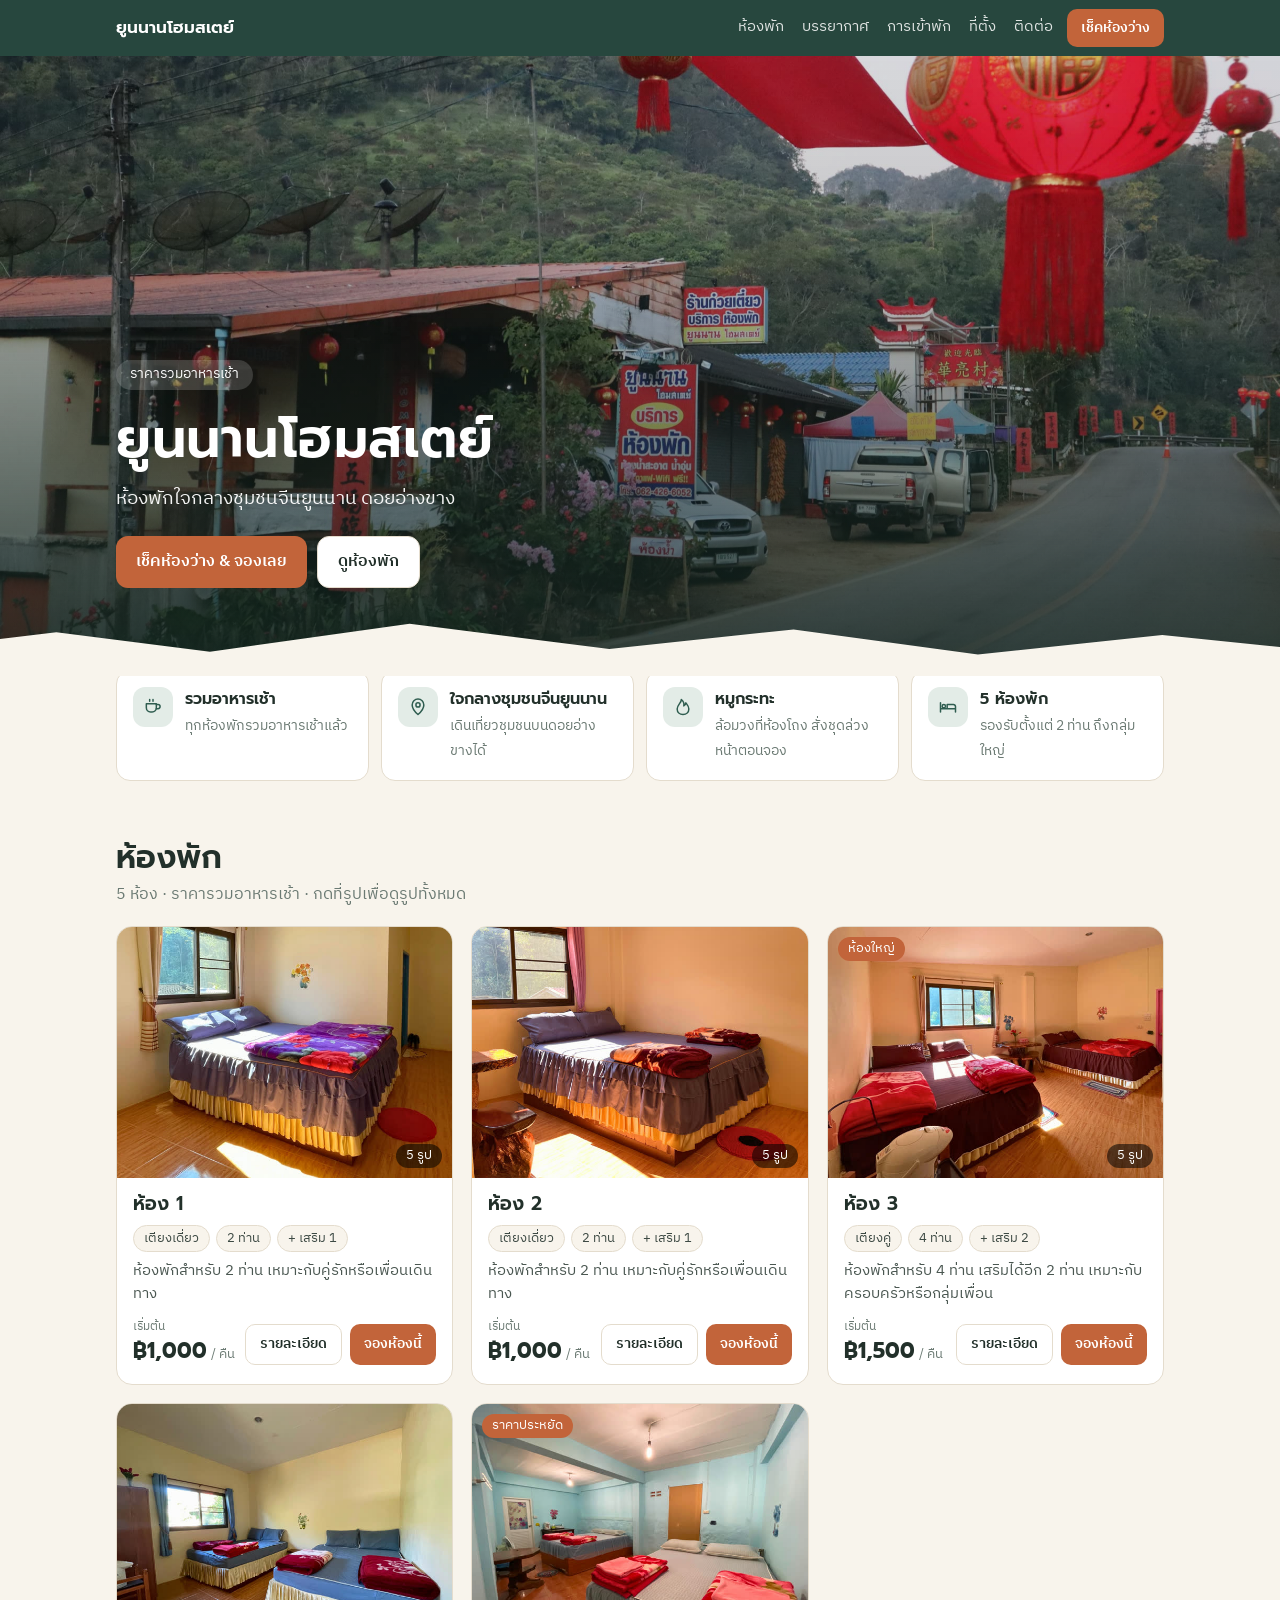
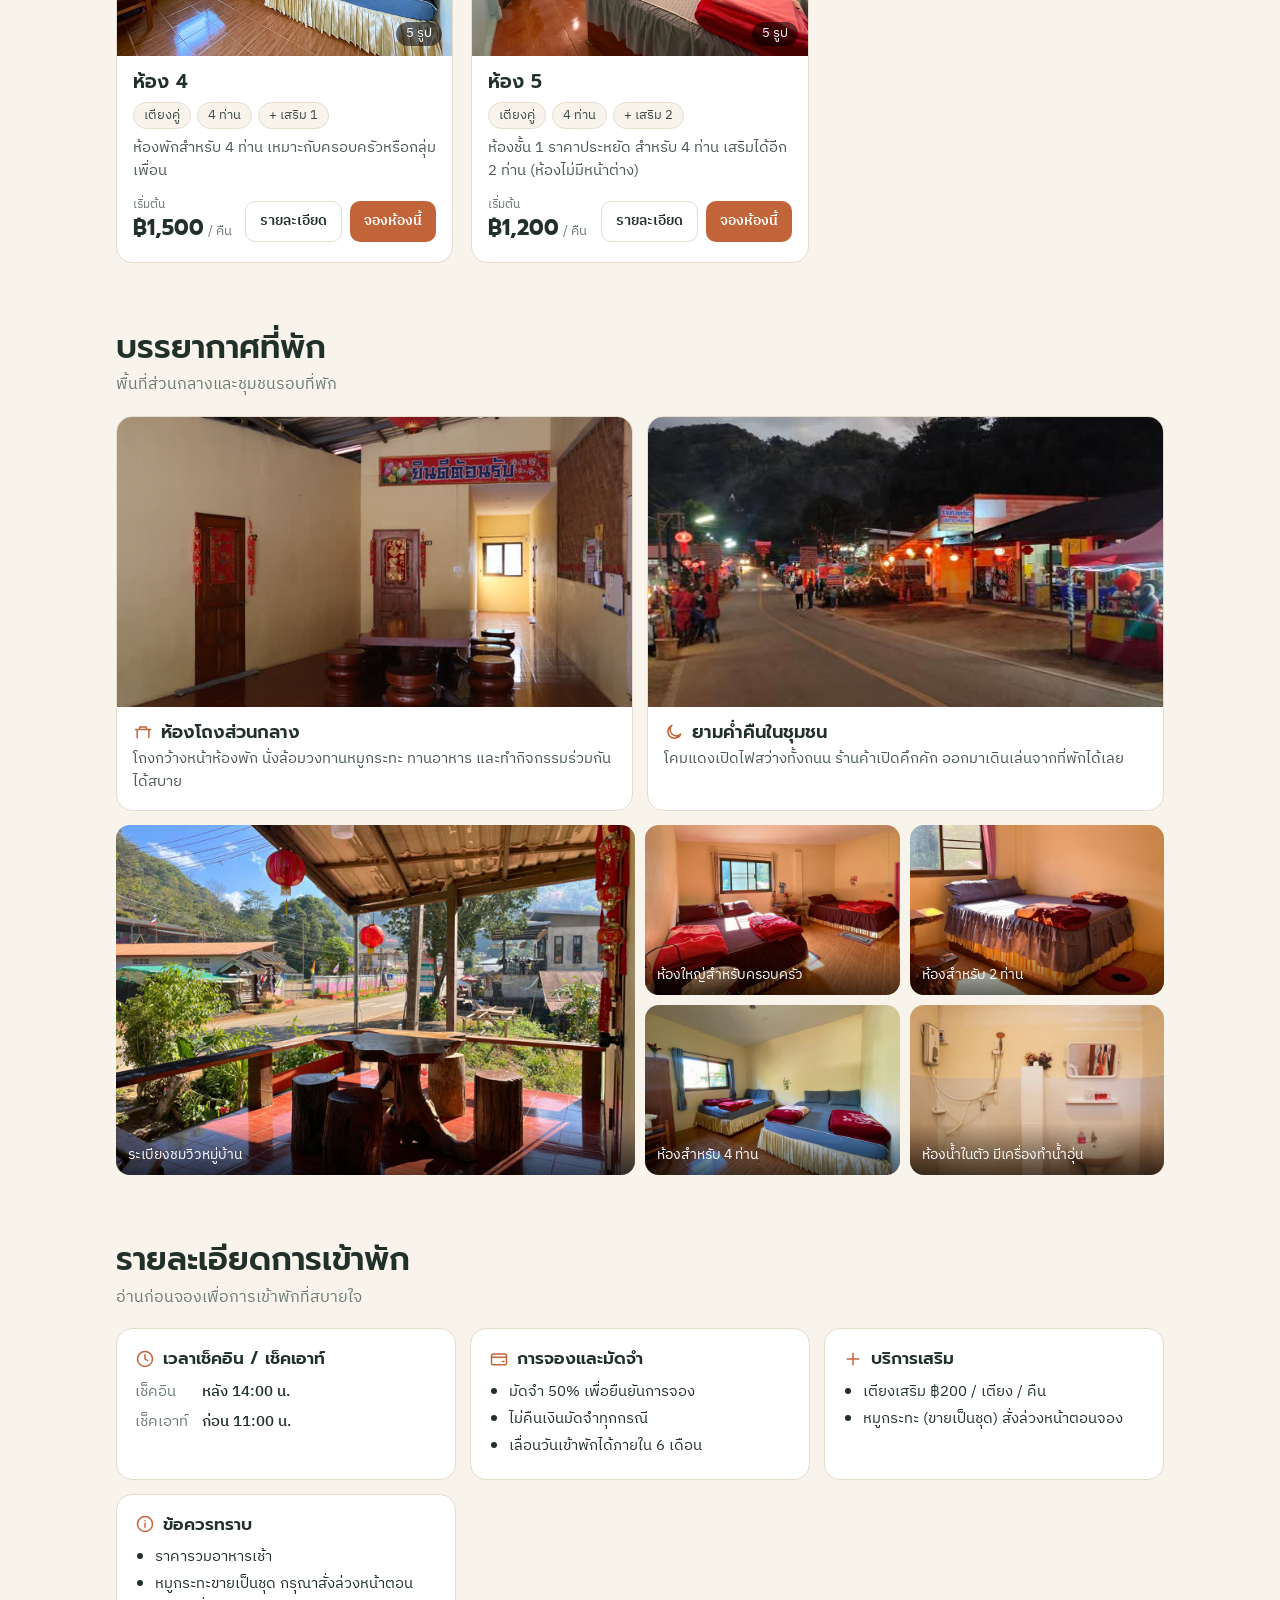
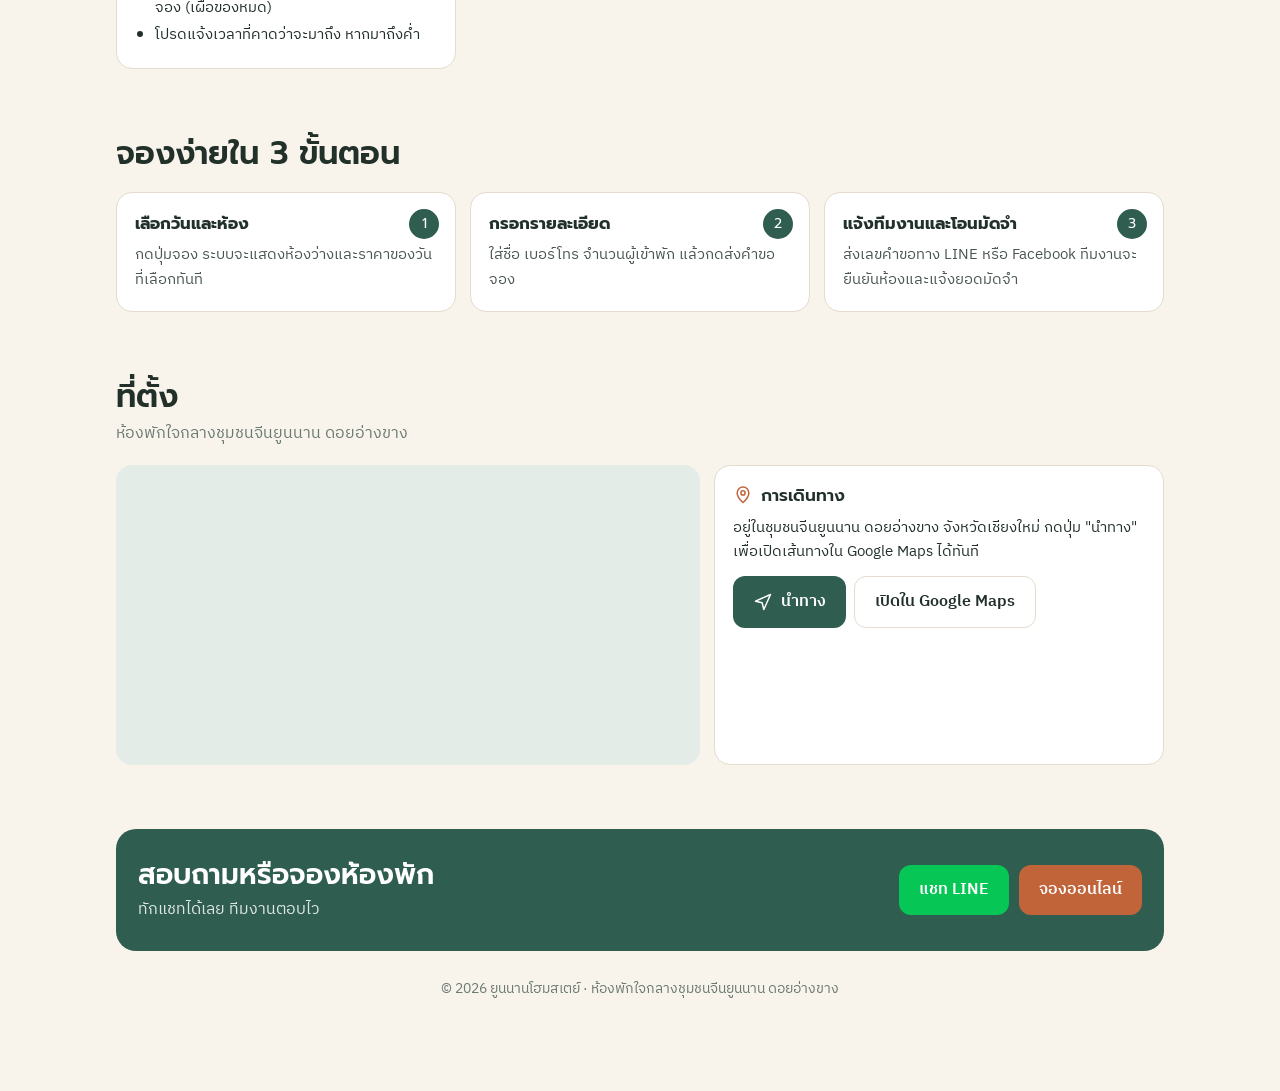
==== index.html @ 55ba48b6 "Initial commit: Yunnan Homestay room website Single-page mobile-first site with room photos, common " ====
<!DOCTYPE html>
<html lang="th">
<head>
<meta charset="utf-8">
<meta name="viewport" content="width=device-width, initial-scale=1, viewport-fit=cover">
<meta name="theme-color" content="#1f4037">
<title>ยูนนานโฮมสเตย์ · ห้องพักใจกลางชุมชนจีนยูนนาน ดอยอ่างขาง</title>
<meta name="description" content="ห้องพักใจกลางชุมชนจีนยูนนาน ดอยอ่างขาง ราคารวมอาหารเช้า ดูรูปห้องพักและจองออนไลน์">
<meta property="og:title" content="ยูนนานโฮมสเตย์">
<meta property="og:description" content="ห้องพักใจกลางชุมชนจีนยูนนาน ดอยอ่างขาง ราคารวมอาหารเช้า">
<meta property="og:image" content="images/hero.jpg">
<link rel="preconnect" href="https://fonts.googleapis.com">
<link href="https://fonts.googleapis.com/css2?family=IBM+Plex+Sans+Thai:wght@400;500;600&family=Prompt:wght@500;600&display=swap" rel="stylesheet">
<style>
:root{--pine:#2f5d50;--pine-d:#1f4037;--pine-l:#e3ece7;--cream:#f8f4ec;--paper:#fff;--ink:#22302a;--muted:#6b7a73;--line:#e4dccd;--clay:#c2643a;--lineg:#06c755;--fb:#0866ff}
*{box-sizing:border-box}
html{scroll-behavior:smooth}
body{margin:0;background:var(--cream);color:var(--ink);font-family:'IBM Plex Sans Thai',system-ui,sans-serif;font-size:16px;line-height:1.6}
h1,h2,h3{font-family:'Prompt','IBM Plex Sans Thai',sans-serif;margin:0;font-weight:600;line-height:1.3}
a{color:inherit}
button{font:inherit;cursor:pointer;color:inherit}
img{display:block;max-width:100%}
.wrap{max-width:1080px;margin:0 auto;padding:0 16px}

/* แถบเมนู */
.nav{position:sticky;top:0;z-index:20;background:rgba(31,64,55,.96);backdrop-filter:blur(6px);color:#fff}
.nav .wrap{display:flex;align-items:center;gap:14px;height:56px}
.nav .brand{font-family:'Prompt',sans-serif;font-weight:600;font-size:17px;text-decoration:none;flex:1;white-space:nowrap}
.nav .links{display:flex;gap:18px;font-size:14.5px}
.nav .links a{text-decoration:none;opacity:.85}
.nav .links a:hover{opacity:1}
.btn{display:inline-flex;align-items:center;justify-content:center;gap:8px;border:0;border-radius:12px;padding:12px 20px;font-weight:600;text-decoration:none;background:var(--clay);color:#fff;white-space:nowrap}
.btn:hover{filter:brightness(1.06)}
.btn.sm{padding:8px 14px;font-size:14px;border-radius:10px}
.btn.pine{background:var(--pine)}
.btn.ghost{background:#fff;color:var(--ink);border:1px solid var(--line)}
.btn.line{background:var(--lineg)}
.btn.fb{background:var(--fb)}
@media(max-width:720px){.nav .links{display:none}}

/* หน้าแรก */
.hero{position:relative;color:#fff;min-height:min(78vh,620px);display:flex;align-items:flex-end;background:var(--pine-d);overflow:hidden}
.hero img.bg{position:absolute;inset:0;width:100%;height:100%;object-fit:cover;object-position:40% 55%;animation:heroIn 1.4s ease-out both}
@keyframes heroIn{from{transform:scale(1.06);opacity:.4}to{transform:none;opacity:1}}
@media(prefers-reduced-motion:reduce){.hero img.bg{animation:none}}
.hero:before{content:"";position:absolute;inset:0;background:linear-gradient(180deg,rgba(20,40,34,.15) 0%,rgba(20,40,34,.25) 40%,rgba(20,40,34,.82) 100%);z-index:1}
.hero:after{content:"";position:absolute;left:-10%;right:-10%;bottom:-1px;height:56px;background:var(--cream);clip-path:polygon(0 100%,0 60%,12% 20%,22% 55%,35% 5%,48% 50%,60% 15%,72% 60%,84% 25%,100% 70%,100% 100%);z-index:2}
.hero .wrap{position:relative;z-index:3;padding-bottom:88px;padding-top:80px;width:100%}
.hero .kicker{display:inline-block;background:rgba(255,255,255,.16);border-radius:99px;padding:4px 14px;font-size:13.5px;margin-bottom:14px}
.hero h1{font-size:clamp(32px,6vw,54px);letter-spacing:.01em}
.hero p{font-size:clamp(16px,2.4vw,19px);margin:10px 0 22px;max-width:560px;opacity:.95}
.hero .cta{display:flex;gap:10px;flex-wrap:wrap}

/* จุดเด่น */
.facts{display:grid;grid-template-columns:repeat(auto-fit,minmax(200px,1fr));gap:12px;margin-top:-6px}
.fact{background:var(--paper);border:1px solid var(--line);border-radius:14px;padding:16px;display:flex;gap:12px;align-items:flex-start}
.fact .ic{flex:0 0 40px;height:40px;border-radius:12px;background:var(--pine-l);color:var(--pine);display:grid;place-items:center}
.fact b{display:block;font-family:'Prompt',sans-serif;font-weight:600}
.fact span{font-size:14px;color:var(--muted)}

section.block{padding:56px 0 8px}
.shead{display:flex;align-items:flex-end;justify-content:space-between;gap:12px;margin-bottom:18px;flex-wrap:wrap}
.shead h2{font-size:clamp(24px,3.6vw,32px)}
.shead p{margin:4px 0 0;color:var(--muted)}

/* การ์ดห้อง */
.rooms{display:grid;grid-template-columns:repeat(auto-fill,minmax(300px,1fr));gap:18px}
.room{background:var(--paper);border:1px solid var(--line);border-radius:16px;overflow:hidden;display:flex;flex-direction:column;transition:transform .15s,box-shadow .15s}
.room:hover{transform:translateY(-2px);box-shadow:0 10px 26px rgba(31,64,55,.12)}
.room .ph{position:relative;aspect-ratio:4/3;background:var(--pine-l);cursor:pointer;border:0;padding:0;width:100%}
.room .ph{overflow:hidden}
.room .ph img{width:100%;height:100%;object-fit:cover;transition:transform .4s}
.room:hover .ph img{transform:scale(1.04)}

/* ภาพบรรยากาศ */
.mosaic{display:grid;grid-template-columns:repeat(4,1fr);grid-auto-rows:170px;gap:10px}
.mosaic button{position:relative;border:0;padding:0;border-radius:14px;overflow:hidden;background:var(--pine-l)}
.mosaic button:first-child{grid-column:span 2;grid-row:span 2}
.mosaic img{width:100%;height:100%;object-fit:cover;transition:transform .4s}
.mosaic button:hover img{transform:scale(1.05)}
.mosaic span{position:absolute;left:0;right:0;bottom:0;padding:22px 12px 9px;color:#fff;font-size:13.5px;text-align:left;background:linear-gradient(transparent,rgba(0,0,0,.6))}
@media(max-width:720px){.mosaic{grid-template-columns:repeat(2,1fr);grid-auto-rows:130px}.mosaic button:first-child{grid-row:span 2}}

/* พื้นที่ส่วนกลาง */
.spaces{display:grid;grid-template-columns:repeat(auto-fit,minmax(300px,1fr));gap:14px;margin-bottom:14px}
.space{background:var(--paper);border:1px solid var(--line);border-radius:16px;overflow:hidden}
.sp-ph{display:block;width:100%;aspect-ratio:16/9;border:0;padding:0;overflow:hidden;background:var(--pine-l)}
.sp-ph img{width:100%;height:100%;object-fit:cover;transition:transform .4s}
.space:hover .sp-ph img{transform:scale(1.04)}
.sp-body{padding:14px 16px 16px}
.sp-body h3{font-size:18px;display:flex;align-items:center;gap:8px;margin-bottom:4px}
.sp-body h3 .ic{color:var(--clay)}
.sp-body p{margin:0;font-size:14.5px;color:#4a5751}
.mapacts{display:flex;gap:8px;flex-wrap:wrap}

/* มือถือ */
@media(max-width:720px){
  body{font-size:15.5px}
  section.block{padding-top:40px}
  .hero{min-height:82svh}
  .hero .wrap{padding-bottom:72px}
  .hero .cta .btn{flex:1}
  .facts{grid-template-columns:1fr 1fr;gap:10px}
  .fact{flex-direction:column;gap:8px;padding:14px}
  .fact .ic{flex-basis:auto;width:36px;height:36px}
  .rooms,.spaces{grid-template-columns:1fr}
  .room .acts .btn{padding:10px 14px}
  .mapacts .btn{flex:1}
  .map iframe{min-height:260px}
  .contact{padding:22px 18px;margin-top:40px}
  .contact .acts,.contact .acts .btn{width:100%}
  .mbar{padding-bottom:calc(10px + env(safe-area-inset-bottom))}
  footer{padding-bottom:calc(96px + env(safe-area-inset-bottom))}
}
.room .ph .count{position:absolute;right:10px;bottom:10px;background:rgba(0,0,0,.55);color:#fff;font-size:12.5px;border-radius:99px;padding:2px 10px}
.room .ph .tag{position:absolute;left:10px;top:10px;background:var(--clay);color:#fff;font-size:12.5px;border-radius:99px;padding:2px 10px}
.room .body{padding:14px 16px 16px;display:flex;flex-direction:column;gap:8px;flex:1}
.room h3{font-size:19px}
.chips{display:flex;flex-wrap:wrap;gap:6px}
.chip{display:inline-flex;align-items:center;gap:5px;font-size:13px;background:var(--cream);border:1px solid var(--line);border-radius:99px;padding:2px 10px;color:#3d4a44}
.room .desc{font-size:14.5px;color:#4a5751;margin:0}
.room .foot{display:flex;align-items:center;justify-content:space-between;gap:10px;margin-top:auto;padding-top:6px}
.price small{display:block;font-size:12px;color:var(--muted);line-height:1.2}
.price b{font-family:'Prompt',sans-serif;font-size:21px}
.price span{font-size:13px;color:var(--muted)}
.room .acts{display:flex;gap:8px}

/* การเข้าพัก */
.stay{display:grid;grid-template-columns:repeat(auto-fit,minmax(280px,1fr));gap:14px}
.card{background:var(--paper);border:1px solid var(--line);border-radius:16px;padding:18px}
.card h3{font-size:17px;margin-bottom:10px;display:flex;align-items:center;gap:8px}
.card h3 .ic{color:var(--clay)}
.kv{display:grid;grid-template-columns:auto 1fr;gap:6px 14px;font-size:15px;margin:0}
.kv dt{color:var(--muted)}.kv dd{margin:0;font-weight:500}
.list{margin:0;padding-left:20px;font-size:15px}
.list li{margin:3px 0}
.steps{counter-reset:s;display:grid;grid-template-columns:repeat(auto-fit,minmax(220px,1fr));gap:14px}
.step{background:var(--paper);border:1px solid var(--line);border-radius:16px;padding:18px;position:relative}
.step:before{counter-increment:s;content:counter(s);position:absolute;top:16px;right:16px;width:30px;height:30px;border-radius:50%;background:var(--pine);color:#fff;display:grid;place-items:center;font-family:'Prompt',sans-serif;font-size:14px}
.step b{display:block;font-family:'Prompt',sans-serif;font-size:16.5px;margin-bottom:4px;padding-right:36px}
.step span{font-size:14.5px;color:#4a5751}

/* ที่ตั้ง */
.map{display:grid;grid-template-columns:1.3fr 1fr;gap:14px}
.map iframe{width:100%;height:100%;min-height:300px;border:0;border-radius:16px;background:var(--pine-l)}
@media(max-width:760px){.map{grid-template-columns:1fr}}

/* ติดต่อ */
.contact{background:var(--pine);color:#fff;border-radius:20px;padding:28px 22px;display:flex;align-items:center;justify-content:space-between;gap:16px;flex-wrap:wrap;margin-top:56px}
.contact h2{font-size:clamp(22px,3vw,28px)}
.contact p{margin:4px 0 0;opacity:.85}
.contact .acts{display:flex;gap:10px;flex-wrap:wrap}
footer{text-align:center;color:var(--muted);font-size:13.5px;padding:28px 16px 90px}

/* แถบจองด้านล่าง (มือถือ) */
.mbar{position:fixed;left:0;right:0;bottom:0;z-index:15;background:var(--paper);border-top:1px solid var(--line);box-shadow:0 -6px 20px rgba(0,0,0,.06);padding:10px 16px;display:none;gap:10px;align-items:center}
.mbar span{flex:1;font-size:13.5px;color:var(--muted);line-height:1.3}
.mbar span b{display:block;color:var(--ink);font-family:'Prompt',sans-serif;font-size:15px}
@media(max-width:720px){.mbar{display:flex}}

/* หน้าต่างรายละเอียดห้อง */
.modal{position:fixed;inset:0;z-index:30;background:rgba(15,25,21,.62);display:none;align-items:center;justify-content:center;padding:16px}
.modal.show{display:flex}
.sheet{background:var(--paper);border-radius:18px;width:100%;max-width:880px;max-height:94vh;overflow:auto;position:relative}
.sheet .x{position:absolute;top:10px;right:10px;z-index:3;width:38px;height:38px;border-radius:50%;border:0;background:rgba(255,255,255,.92);font-size:22px;line-height:1;box-shadow:0 2px 8px rgba(0,0,0,.15)}
.gal{position:relative;background:#111;aspect-ratio:4/3;max-height:68vh;width:100%;touch-action:pan-y}
.gal img{width:100%;height:100%;object-fit:contain;user-select:none;-webkit-user-drag:none}
.gal.single{aspect-ratio:auto}.gal.single img{height:auto;max-height:68vh}
.gal .nav-b{position:absolute;top:50%;transform:translateY(-50%);width:42px;height:42px;border-radius:50%;border:0;background:rgba(255,255,255,.88);font-size:24px;line-height:1;display:grid;place-items:center}
.gal .prev{left:10px}.gal .next{right:10px}
.gal .idx{position:absolute;left:12px;bottom:10px;background:rgba(0,0,0,.55);color:#fff;font-size:13px;border-radius:99px;padding:2px 10px}
.thumbs{display:flex;gap:6px;padding:8px 10px;overflow-x:auto;background:#1a1a1a}
.thumbs button{flex:0 0 72px;height:52px;border:2px solid transparent;border-radius:8px;padding:0;overflow:hidden;background:#333;opacity:.65}
.thumbs button.on{border-color:#fff;opacity:1}
.thumbs img{width:100%;height:100%;object-fit:cover}
.detail{padding:20px;display:grid;grid-template-columns:1.4fr 1fr;gap:20px}
.detail h2{font-size:26px}
.detail .lead{color:#4a5751;margin:6px 0 12px}
.box{background:var(--cream);border:1px solid var(--line);border-radius:14px;padding:16px;align-self:start;position:sticky;top:12px}
.box .price b{font-size:26px}
.box .btn{width:100%;margin-top:12px}
.box small.note{display:block;color:var(--muted);font-size:12.5px;margin-top:8px}
@media(max-width:760px){.modal{padding:0;align-items:flex-end}.sheet{border-radius:18px 18px 0 0;max-height:96vh}.detail{grid-template-columns:1fr;padding:16px}.box{position:static}}
.ic svg{width:20px;height:20px;display:block}
</style>
</head>
<body>

<!-- =====================================================================
     ตั้งค่าเว็บไซต์: แก้เฉพาะส่วน CONFIG ด้านล่าง (ในแท็ก <script>)
     รูปภาพ (อัปโหลดเฉพาะโฟลเดอร์ images ขึ้น GitHub):
       images/hero.jpg, images/hero-small.jpg   รูปหน้าที่พัก (พื้นหลังหน้าแรก)
       images/room_01 ... room_05/01-05.jpg     รูปห้อง (01 = หน้าปก)
       images/room_xx/small/01-05.jpg           รูปเล็กสำหรับการ์ดและแถบรูปย่อ
       images/common-hall.jpg                   ห้องโถงส่วนกลาง (หมูกระทะ / ทานอาหาร / กิจกรรม)
       images/night-street.jpg                  บรรยากาศกลางคืนในชุมชน
       images/small/...                         รูปเล็กของสองรูปด้านบน
     ไฟล์ต้นฉบับ (PNG ขนาดใหญ่) เก็บไว้ที่โฟลเดอร์ originals ไม่ต้องอัปโหลด
     ถ้ารูปไหนหาไม่เจอ เว็บจะแสดงภาพตัวอย่างให้อัตโนมัติ
     ===================================================================== -->

<nav class="nav"><div class="wrap">
  <a class="brand" href="#top" id="brand">ยูนนานโฮมสเตย์</a>
  <div class="links"><a href="#rooms">ห้องพัก</a><a href="#vibes">บรรยากาศ</a><a href="#stay">การเข้าพัก</a><a href="#location">ที่ตั้ง</a><a href="#contact">ติดต่อ</a></div>
  <a class="btn sm" id="navBook" href="#">เช็คห้องว่าง</a>
</div></nav>

<header class="hero" id="top">
  <img class="bg" id="heroImg" alt="">
  <div class="wrap">
    <span class="kicker">ราคารวมอาหารเช้า</span>
    <h1 id="heroName">ยูนนานโฮมสเตย์</h1>
    <p id="heroTag">ห้องพักใจกลางชุมชนจีนยูนนาน ดอยอ่างขาง</p>
    <div class="cta"><a class="btn" id="heroBook" href="#">เช็คห้องว่าง & จองเลย</a><a class="btn ghost" href="#rooms">ดูห้องพัก</a></div>
  </div>
</header>

<main class="wrap">
  <div class="facts" id="facts"></div>

  <section class="block" id="rooms">
    <div class="shead"><div><h2>ห้องพัก</h2><p id="roomsSub"></p></div></div>
    <div class="rooms" id="roomGrid"></div>
  </section>

  <section class="block" id="vibes">
    <div class="shead"><div><h2>บรรยากาศที่พัก</h2><p>พื้นที่ส่วนกลางและชุมชนรอบที่พัก</p></div></div>
    <div class="spaces" id="spaces"></div>
    <div class="mosaic" id="mosaic"></div>
  </section>

  <section class="block" id="stay">
    <div class="shead"><div><h2>รายละเอียดการเข้าพัก</h2><p>อ่านก่อนจองเพื่อการเข้าพักที่สบายใจ</p></div></div>
    <div class="stay" id="stayGrid"></div>
  </section>

  <section class="block" id="how">
    <div class="shead"><div><h2>จองง่ายใน 3 ขั้นตอน</h2></div></div>
    <div class="steps">
      <div class="step"><b>เลือกวันและห้อง</b><span>กดปุ่มจอง ระบบจะแสดงห้องว่างและราคาของวันที่เลือกทันที</span></div>
      <div class="step"><b>กรอกรายละเอียด</b><span>ใส่ชื่อ เบอร์โทร จำนวนผู้เข้าพัก แล้วกดส่งคำขอจอง</span></div>
      <div class="step"><b>แจ้งทีมงานและโอนมัดจำ</b><span>ส่งเลขคำขอทาง LINE หรือ Facebook ทีมงานจะยืนยันห้องและแจ้งยอดมัดจำ</span></div>
    </div>
  </section>

  <section class="block" id="location">
    <div class="shead"><div><h2>ที่ตั้ง</h2><p id="locText"></p></div></div>
    <div class="map">
      <iframe id="mapFrame" title="แผนที่" loading="lazy" referrerpolicy="no-referrer-when-downgrade"></iframe>
      <div class="card">
        <h3><span class="ic" data-i="pin"></span>การเดินทาง</h3>
        <p style="margin:0 0 12px;font-size:15px" id="travelText"></p>
        <div class="mapacts"><a class="btn pine" id="mapGo" target="_blank" rel="noopener"><span class="ic" data-i="nav"></span>นำทาง</a><a class="btn ghost" id="mapLink" target="_blank" rel="noopener">เปิดใน Google Maps</a></div>
      </div>
    </div>
  </section>

  <section class="contact" id="contact">
    <div><h2>สอบถามหรือจองห้องพัก</h2><p>ทักแชทได้เลย ทีมงานตอบไว</p></div>
    <div class="acts" id="contactActs"></div>
  </section>
</main>

<footer id="foot"></footer>

<div class="mbar"><span id="mbarTxt"></span><a class="btn" id="mbarBook" href="#">จองเลย</a></div>

<div class="modal" id="modal" role="dialog" aria-modal="true"><div class="sheet" id="sheet"></div></div>

<script>
// ============================ CONFIG — แก้ตรงนี้ ============================
const CONFIG = {
  name: 'ยูนนานโฮมสเตย์',
  tagline: 'ห้องพักใจกลางชุมชนจีนยูนนาน ดอยอ่างขาง',

  // ลิงก์หน้าจอง (Web app URL ที่ลงท้ายด้วย /exec)
  bookingUrl: 'https://script.google.com/macros/s/AKfycbxeIXavg-jgaxzBXTMDnPxQo3m5XF3fEH-12AKux290qLTX7I6jv-pBvLC3HqweUNqVww/exec',
  line: 'https://lin.ee/pWB5pi7',
  facebook: '',              // เช่น https://m.me/ชื่อเพจ  (เว้นว่าง = ไม่แสดงปุ่ม)
  phone: '',                 // เช่น 081-234-5678 (เว้นว่าง = ไม่แสดง)

  // แผนที่: ใส่ชื่อสถานที่หรือพิกัด เช่น '19.9000,99.0400'
  // แผนที่: ชื่อสถานที่ใน Google Maps + พิกัดหมุด (ใช้สำหรับปุ่มนำทาง)
  mapQuery: 'ห้องพัก ยูนนานโฮมสเตย์',
  mapLatLng: '19.7619969,99.0125401',
  travel: 'อยู่ในชุมชนจีนยูนนาน ดอยอ่างขาง จังหวัดเชียงใหม่ กดปุ่ม "นำทาง" เพื่อเปิดเส้นทางใน Google Maps ได้ทันที',

  heroImage: 'images/hero.jpg',          // รูปหน้าที่พัก (พื้นหลังหน้าแรก)
  heroImageSmall: 'images/hero-small.jpg', // รูปเดียวกันขนาดเล็ก สำหรับมือถือ
  showPrice: true,           // แสดง "เริ่มต้น ฿xxx / คืน" บนการ์ดห้อง (false = ซ่อนราคา)

  checkIn: '14:00', checkOut: '11:00',
  depositPct: 50, postponeMonths: 6, extraBedPrice: 200,

  // รูปห้อง: images/<folder>/<ชื่อ>.jpg (รูปใหญ่) และ images/<folder>/small/<ชื่อ>.jpg (รูปเล็ก)
  // รูปแรกในรายการ = รูปหน้าปก · สลับลำดับหรือลบชื่อออกได้
  rooms: [
    { id:'R1', name:'ห้อง 1', bed:'เตียงเดี่ยว', capacity:2, extra:1, from:1000,
      desc:'ห้องพักสำหรับ 2 ท่าน เหมาะกับคู่รักหรือเพื่อนเดินทาง',
      features:['รวมอาหารเช้า','เสริมเตียงได้ 1 ท่าน'],
      folder:'room_01', photos:['01','02','03','04','05'] },
    { id:'R2', name:'ห้อง 2', bed:'เตียงเดี่ยว', capacity:2, extra:1, from:1000,
      desc:'ห้องพักสำหรับ 2 ท่าน เหมาะกับคู่รักหรือเพื่อนเดินทาง',
      features:['รวมอาหารเช้า','เสริมเตียงได้ 1 ท่าน'],
      folder:'room_02', photos:['01','02','03','04','05'] },
    { id:'R3', name:'ห้อง 3', bed:'เตียงคู่', capacity:4, extra:2, from:1500, tag:'ห้องใหญ่',
      desc:'ห้องพักสำหรับ 4 ท่าน เสริมได้อีก 2 ท่าน เหมาะกับครอบครัวหรือกลุ่มเพื่อน',
      features:['รวมอาหารเช้า','เสริมเตียงได้ 2 ท่าน'],
      folder:'room_03', photos:['01','02','03','04','05'] },
    { id:'R4', name:'ห้อง 4', bed:'เตียงคู่', capacity:4, extra:1, from:1500,
      desc:'ห้องพักสำหรับ 4 ท่าน เหมาะกับครอบครัวหรือกลุ่มเพื่อน',
      features:['รวมอาหารเช้า','เสริมเตียงได้ 1 ท่าน'],
      folder:'room_04', photos:['01','02','03','04','05'] },
    { id:'R5', name:'ห้อง 5', bed:'เตียงคู่', capacity:4, extra:2, from:1200, tag:'ราคาประหยัด',
      desc:'ห้องชั้น 1 ราคาประหยัด สำหรับ 4 ท่าน เสริมได้อีก 2 ท่าน (ห้องไม่มีหน้าต่าง)',
      features:['รวมอาหารเช้า','ชั้น 1','เสริมเตียงได้ 2 ท่าน'],
      folder:'room_05', photos:['01','02','03','04','05'] }
  ],

  // พื้นที่ส่วนกลางและบรรยากาศรอบที่พัก: รูปใหญ่ images/<ชื่อ>.jpg รูปเล็ก images/small/<ชื่อ>.jpg
  spaces: [
    { photo:'common-hall', icon:'table', title:'ห้องโถงส่วนกลาง',
      text:'โถงกว้างหน้าห้องพัก นั่งล้อมวงทานหมูกระทะ ทานอาหาร และทำกิจกรรมร่วมกันได้สบาย' },
    { photo:'night-street', icon:'moon', title:'ยามค่ำคืนในชุมชน',
      text:'โคมแดงเปิดไฟสว่างทั้งถนน ร้านค้าเปิดคึกคัก ออกมาเดินเล่นจากที่พักได้เลย' }
  ],

  // ภาพบรรยากาศ (กดแล้วเปิดห้องนั้นที่รูปนั้น): [รหัสห้อง, ชื่อรูป, คำบรรยาย]
  highlights: [
    ['R1','04','ระเบียงชมวิวหมู่บ้าน'],
    ['R3','01','ห้องใหญ่สำหรับครอบครัว'],
    ['R2','01','ห้องสำหรับ 2 ท่าน'],
    ['R4','01','ห้องสำหรับ 4 ท่าน'],
    ['R1','05','ห้องน้ำในตัว มีเครื่องทำน้ำอุ่น']
  ],

  facts: [
    { icon:'cup',  title:'รวมอาหารเช้า',      text:'ทุกห้องพักรวมอาหารเช้าแล้ว' },
    { icon:'pin',  title:'ใจกลางชุมชนจีนยูนนาน', text:'เดินเที่ยวชุมชนบนดอยอ่างขางได้' },
    { icon:'fire', title:'หมูกระทะ',           text:'ล้อมวงที่ห้องโถง สั่งชุดล่วงหน้าตอนจอง' },
    { icon:'bed',  title:'5 ห้องพัก',          text:'รองรับตั้งแต่ 2 ท่าน ถึงกลุ่มใหญ่' }
  ],

  houseRules: [
    'ราคารวมอาหารเช้า',
    'หมูกระทะขายเป็นชุด กรุณาสั่งล่วงหน้าตอนจอง (เผื่อของหมด)',
    'โปรดแจ้งเวลาที่คาดว่าจะมาถึง หากมาถึงค่ำ'
  ]
};
// ========================== จบส่วน CONFIG ==========================

// แปลงชื่อรูปเป็นที่อยู่ไฟล์: r.photos = รูปใหญ่, r.small = รูปเล็ก
const photoSrc=(r,name,small)=>r.folder?`images/${r.folder}/${small?'small/':''}${name}.jpg`:name;
CONFIG.rooms.forEach(r=>{r.names=r.photos.slice();r.small=r.names.map(p=>photoSrc(r,p,true));r.photos=r.names.map(p=>photoSrc(r,p))});

const ICONS={
  cup:'<path d="M4 8h12v5a5 5 0 0 1-5 5H9a5 5 0 0 1-5-5V8Z"/><path d="M16 9h2a2.5 2.5 0 0 1 0 5h-2"/><path d="M8 3v2M12 3v2"/>',
  pin:'<path d="M12 21s-7-6.1-7-11.5A7 7 0 0 1 19 9.5C19 14.9 12 21 12 21Z"/><circle cx="12" cy="9.5" r="2.5"/>',
  fire:'<path d="M12 21c4 0 7-2.7 7-6.6 0-3.4-2.3-5.6-3.6-7.4-.3 2-1.2 3.2-2.4 3.7C13.6 7.5 12.4 5 10 3c.3 3.6-5 6.5-5 11.4C5 18.3 8 21 12 21Z"/>',
  bed:'<path d="M3 18V7M3 14h18v4M21 14v-2.5A2.5 2.5 0 0 0 18.5 9H11v5"/><circle cx="7" cy="11" r="2"/>',
  user:'<circle cx="12" cy="8" r="4"/><path d="M4 21a8 8 0 0 1 16 0"/>',
  clock:'<circle cx="12" cy="12" r="9"/><path d="M12 7v5l3 2"/>',
  wallet:'<rect x="3" y="6" width="18" height="13" rx="2"/><path d="M3 10h18M16 15h2"/>',
  info:'<circle cx="12" cy="12" r="9"/><path d="M12 11v5M12 8h.01"/>',
  plus:'<path d="M12 5v14M5 12h14"/>',
  nav:'<path d="M3 11 21 3l-8 18-2-8-8-2Z"/>',
  moon:'<path d="M20 14.5A8 8 0 1 1 9.5 4a6.5 6.5 0 0 0 10.5 10.5Z"/>',
  table:'<path d="M3 9h18M5 9v10M19 9v10M8 9V6h8v3"/>'
};
const icon=n=>`<svg viewBox="0 0 24 24" fill="none" stroke="currentColor" stroke-width="1.8" stroke-linecap="round" stroke-linejoin="round">${ICONS[n]||ICONS.info}</svg>`;
const esc=s=>String(s==null?'':s).replace(/[&<>"']/g,c=>({'&':'&amp;','<':'&lt;','>':'&gt;','"':'&quot;',"'":'&#39;'}[c]));
const baht=n=>'฿'+Number(n).toLocaleString('th-TH');
const $=id=>document.getElementById(id);
const bookLink=roomId=>CONFIG.bookingUrl+(roomId?(CONFIG.bookingUrl.indexOf('?')<0?'?':'&')+'room='+encodeURIComponent(roomId):'');

// ภาพตัวอย่างเมื่อยังไม่มีรูปจริง (ภูเขาโทนเดียวกับเว็บ)
function placeholder(label,seed){
  const hues=[[47,93,80],[61,107,92],[79,118,99],[96,111,82],[120,92,70]];const c=hues[(seed||0)%hues.length];
  const svg=`<svg xmlns="http://www.w3.org/2000/svg" viewBox="0 0 800 600"><defs><linearGradient id="g" x1="0" y1="0" x2="0" y2="1"><stop offset="0" stop-color="#f3e6d3"/><stop offset="1" stop-color="#e3ece7"/></linearGradient></defs>
  <rect width="800" height="600" fill="url(#g)"/><circle cx="610" cy="150" r="56" fill="#f2c79a"/>
  <path d="M0 430 L140 290 L230 360 L360 220 L470 330 L560 260 L680 360 L800 300 V600 H0Z" fill="rgb(${c[0]+60},${c[1]+50},${c[2]+40})"/>
  <path d="M0 480 L120 400 L250 450 L380 360 L520 450 L650 390 L800 450 V600 H0Z" fill="rgb(${c})"/>
  <text x="400" y="545" font-family="sans-serif" font-size="34" fill="#fff" text-anchor="middle" opacity=".92">${label}</text></svg>`;
  return 'data:image/svg+xml;charset=utf-8,'+encodeURIComponent(svg);
}
function img(src,label,seed,cls,alt){return `<img ${cls?`class="${cls}"`:''} src="${esc(src)}" alt="${esc(alt||label)}" loading="lazy" data-ph="${esc(placeholder(label,seed))}" onerror="this.onerror=null;this.src=this.dataset.ph">`}

function build(){
  document.title=CONFIG.name+' · '+CONFIG.tagline;
  $('brand').textContent=$('heroName').textContent=CONFIG.name;
  $('heroTag').textContent=CONFIG.tagline;
  const hero=$('heroImg');hero.onerror=()=>{hero.onerror=null;hero.removeAttribute('srcset');hero.src=placeholder('',0)};
  if(CONFIG.heroImageSmall){hero.srcset=`${CONFIG.heroImageSmall} 1200w, ${CONFIG.heroImage} 2400w`;hero.sizes='100vw'}
  hero.src=CONFIG.heroImage;
  ['navBook','heroBook','mbarBook'].forEach(id=>$(id).href=bookLink());
  const minP=Math.min(...CONFIG.rooms.map(r=>r.from));
  $('mbarTxt').innerHTML=CONFIG.showPrice?`ห้องพักรวมอาหารเช้า<b>เริ่มต้น ${baht(minP)} / คืน</b>`:`<b>${esc(CONFIG.name)}</b>ห้องพักรวมอาหารเช้า`;

  $('facts').innerHTML=CONFIG.facts.map(f=>`<div class="fact"><span class="ic">${icon(f.icon)}</span><div><b>${esc(f.title)}</b><span>${esc(f.text)}</span></div></div>`).join('');
  $('roomsSub').textContent=`${CONFIG.rooms.length} ห้อง · ราคารวมอาหารเช้า · กดที่รูปเพื่อดูรูปทั้งหมด`;

  $('roomGrid').innerHTML=CONFIG.rooms.map((r,i)=>`<article class="room">
    <button class="ph" data-open="${i}" aria-label="ดูรูป ${esc(r.name)}">${img(r.small[0]||'',r.name,i)}
      ${r.tag?`<span class="tag">${esc(r.tag)}</span>`:''}${r.photos.length>1?`<span class="count">${r.photos.length} รูป</span>`:''}</button>
    <div class="body">
      <h3>${esc(r.name)}</h3>
      <div class="chips"><span class="chip">${esc(r.bed)}</span><span class="chip">${r.capacity} ท่าน</span>${r.extra?`<span class="chip">+ เสริม ${r.extra}</span>`:''}</div>
      <p class="desc">${esc(r.desc)}</p>
      <div class="foot">
        ${CONFIG.showPrice?`<div class="price"><small>เริ่มต้น</small><b>${baht(r.from)}</b> <span>/ คืน</span></div>`:'<div></div>'}
        <div class="acts"><button class="btn ghost sm" data-open="${i}">รายละเอียด</button><a class="btn sm" href="${esc(bookLink(r.id))}">จองห้องนี้</a></div>
      </div>
    </div></article>`).join('');

  $('mosaic').innerHTML=(CONFIG.highlights||[]).map(([id,name,cap])=>{
    const ri=CONFIG.rooms.findIndex(r=>r.id===id);if(ri<0)return '';
    const r=CONFIG.rooms[ri],pi=Math.max(0,r.names.indexOf(name));
    return `<button data-open="${ri}" data-photo="${pi}" aria-label="${esc(cap)} · ${esc(r.name)}">${img(r.small[pi],r.name,ri+pi,'',cap)}<span>${esc(cap)}</span></button>`}).join('');
  $('spaces').innerHTML=(CONFIG.spaces||[]).map((s,k)=>`<article class="space">
    <button class="sp-ph" data-view="${k}" aria-label="ดูรูป ${esc(s.title)}">${img(`images/small/${s.photo}.jpg`,s.title,k+2,'',s.title)}</button>
    <div class="sp-body"><h3><span class="ic">${icon(s.icon)}</span>${esc(s.title)}</h3><p>${esc(s.text)}</p></div></article>`).join('');
  if(!$('mosaic').innerHTML&&!$('spaces').innerHTML)$('vibes').remove();

  $('stayGrid').innerHTML=`
    <div class="card"><h3><span class="ic">${icon('clock')}</span>เวลาเช็คอิน / เช็คเอาท์</h3>
      <dl class="kv"><dt>เช็คอิน</dt><dd>หลัง ${esc(CONFIG.checkIn)} น.</dd><dt>เช็คเอาท์</dt><dd>ก่อน ${esc(CONFIG.checkOut)} น.</dd></dl></div>
    <div class="card"><h3><span class="ic">${icon('wallet')}</span>การจองและมัดจำ</h3>
      <ul class="list"><li>มัดจำ ${CONFIG.depositPct}% เพื่อยืนยันการจอง</li><li>ไม่คืนเงินมัดจำทุกกรณี</li><li>เลื่อนวันเข้าพักได้ภายใน ${CONFIG.postponeMonths} เดือน</li></ul></div>
    <div class="card"><h3><span class="ic">${icon('plus')}</span>บริการเสริม</h3>
      <ul class="list"><li>เตียงเสริม ${baht(CONFIG.extraBedPrice)} / เตียง / คืน</li><li>หมูกระทะ (ขายเป็นชุด) สั่งล่วงหน้าตอนจอง</li></ul></div>
    <div class="card"><h3><span class="ic">${icon('info')}</span>ข้อควรทราบ</h3>
      <ul class="list">${CONFIG.houseRules.map(x=>`<li>${esc(x)}</li>`).join('')}</ul></div>`;

  $('locText').textContent=CONFIG.tagline;
  $('travelText').textContent=CONFIG.travel;
  $('mapFrame').src='https://www.google.com/maps?q='+encodeURIComponent(CONFIG.mapLatLng||CONFIG.mapQuery)+'&z=16&output=embed';
  $('mapLink').href='https://www.google.com/maps/search/?api=1&query='+encodeURIComponent(CONFIG.mapQuery);
  $('mapGo').href='https://www.google.com/maps/dir/?api=1&destination='+encodeURIComponent(CONFIG.mapLatLng||CONFIG.mapQuery);

  $('contactActs').innerHTML=[
    CONFIG.line?`<a class="btn line" href="${esc(CONFIG.line)}" target="_blank" rel="noopener">แชท LINE</a>`:'',
    CONFIG.facebook?`<a class="btn fb" href="${esc(CONFIG.facebook)}" target="_blank" rel="noopener">Facebook</a>`:'',
    CONFIG.phone?`<a class="btn ghost" href="tel:${esc(CONFIG.phone.replace(/[^\d+]/g,''))}">โทร ${esc(CONFIG.phone)}</a>`:'',
    `<a class="btn" href="${esc(bookLink())}">จองออนไลน์</a>`].join('');
  $('foot').innerHTML=`© ${new Date().getFullYear()} ${esc(CONFIG.name)} · ${esc(CONFIG.tagline)}`;

  document.querySelectorAll('[data-i]').forEach(e=>e.innerHTML=icon(e.dataset.i));
  document.querySelectorAll('[data-open]').forEach(b=>b.onclick=()=>openRoom(+b.dataset.open,+(b.dataset.photo||0)));
  document.querySelectorAll('[data-view]').forEach(b=>b.onclick=()=>viewPhoto(CONFIG.spaces[+b.dataset.view]));
}

// ---------------- หน้าต่างรายละเอียดห้อง + แกลเลอรี ----------------
let cur=0,gi=0;
function openRoom(i,photo){
  cur=i;gi=photo||0;const r=CONFIG.rooms[i];
  const photos=r.photos.length?r.photos:[''];
  $('sheet').innerHTML=`<button class="x" id="mx" aria-label="ปิด">×</button>
    <div class="gal" id="gal">${img(photos[0],r.name,i,'','')}
      ${photos.length>1?`<button class="nav-b prev" id="gp" aria-label="รูปก่อนหน้า">‹</button><button class="nav-b next" id="gn" aria-label="รูปถัดไป">›</button>`:''}
      <span class="idx" id="gidx"></span></div>
    ${photos.length>1?`<div class="thumbs" id="thumbs">${r.small.map((p,k)=>`<button data-k="${k}" aria-label="รูปที่ ${k+1}">${img(p,r.name,i+k,'','')}</button>`).join('')}</div>`:''}
    <div class="detail">
      <div>
        <h2>${esc(r.name)}</h2>
        <p class="lead">${esc(r.desc)}</p>
        <div class="chips" style="margin-bottom:14px">${r.features.map(f=>`<span class="chip">${esc(f)}</span>`).join('')}</div>
        <dl class="kv">
          <dt>เตียง</dt><dd>${esc(r.bed)}</dd>
          <dt>เข้าพักได้</dt><dd>${r.capacity} ท่าน${r.extra?` (เสริมเตียงได้อีก ${r.extra} ท่าน)`:''}</dd>
          <dt>เช็คอิน</dt><dd>หลัง ${esc(CONFIG.checkIn)} น.</dd>
          <dt>เช็คเอาท์</dt><dd>ก่อน ${esc(CONFIG.checkOut)} น.</dd>
          <dt>อาหารเช้า</dt><dd>รวมในราคาห้องแล้ว</dd>
        </dl>
      </div>
      <div class="box">
        ${CONFIG.showPrice?`<div class="price"><small>เริ่มต้น</small><b>${baht(r.from)}</b> <span>/ คืน</span></div>`:`<b style="font-family:Prompt">${esc(r.name)}</b>`}
        <a class="btn" href="${esc(bookLink(r.id))}">เช็ควันว่าง & จองห้องนี้</a>
        <small class="note">ราคาจริงขึ้นกับวันที่เข้าพัก ระบบจะแสดงราคาเมื่อเลือกวัน · มัดจำ ${CONFIG.depositPct}% เพื่อยืนยันการจอง</small>
      </div>
    </div>`;
  $('modal').classList.add('show');document.body.style.overflow='hidden';
  $('mx').onclick=closeRoom;
  if($('gp')){$('gp').onclick=()=>show(gi-1);$('gn').onclick=()=>show(gi+1)}
  if($('thumbs'))$('thumbs').querySelectorAll('button').forEach(b=>b.onclick=()=>show(+b.dataset.k));
  let x0=null;const g=$('gal');
  g.addEventListener('touchstart',e=>{x0=e.touches[0].clientX},{passive:true});
  g.addEventListener('touchend',e=>{if(x0===null)return;const dx=e.changedTouches[0].clientX-x0;if(Math.abs(dx)>40)show(gi+(dx<0?1:-1));x0=null});
  show(gi);$('sheet').scrollTop=0;
}
function show(k){
  const r=CONFIG.rooms[cur],n=Math.max(1,r.photos.length);gi=(k+n)%n;
  const im=$('gal').querySelector('img');im.onerror=function(){this.onerror=null;this.src=placeholder(r.name,cur+gi)};
  im.src=r.photos[gi]||placeholder(r.name,cur);
  $('gidx').textContent=(gi+1)+' / '+n;
  [gi+1,gi-1].forEach(j=>{const p=r.photos[(j+n)%n];if(p)new Image().src=p});// โหลดรูปถัดไปรอไว้
  if($('thumbs'))$('thumbs').querySelectorAll('button').forEach((b,j)=>{b.classList.toggle('on',j===gi);if(j===gi)b.scrollIntoView({block:'nearest',inline:'nearest'})});
}
// รูปเดี่ยว (พื้นที่ส่วนกลาง)
function viewPhoto(s){
  $('sheet').innerHTML=`<button class="x" id="mx" aria-label="ปิด">×</button>
    <div class="gal single">${img(`images/${s.photo}.jpg`,s.title,2,'',s.title).replace('loading="lazy"','')}</div>
    <div class="detail" style="display:block"><h2>${esc(s.title)}</h2><p class="lead">${esc(s.text)}</p></div>`;
  $('modal').classList.add('show');document.body.style.overflow='hidden';
  $('mx').onclick=closeRoom;$('sheet').scrollTop=0;
}
function closeRoom(){$('modal').classList.remove('show');document.body.style.overflow=''}
$('modal').addEventListener('click',e=>{if(e.target.id==='modal')closeRoom()});
document.addEventListener('keydown',e=>{if(!$('modal').classList.contains('show'))return;
  if(e.key==='Escape')closeRoom();if(!$('gidx'))return;if(e.key==='ArrowRight')show(gi+1);if(e.key==='ArrowLeft')show(gi-1)});

build();
// เปิดห้องจากลิงก์ เช่น index.html#R3
function openFromHash(){const h=location.hash.replace('#','');const hi=CONFIG.rooms.findIndex(r=>r.id===h);if(hi>=0)openRoom(hi)}
openFromHash();window.addEventListener('hashchange',openFromHash);
</script>
</body>
</html>
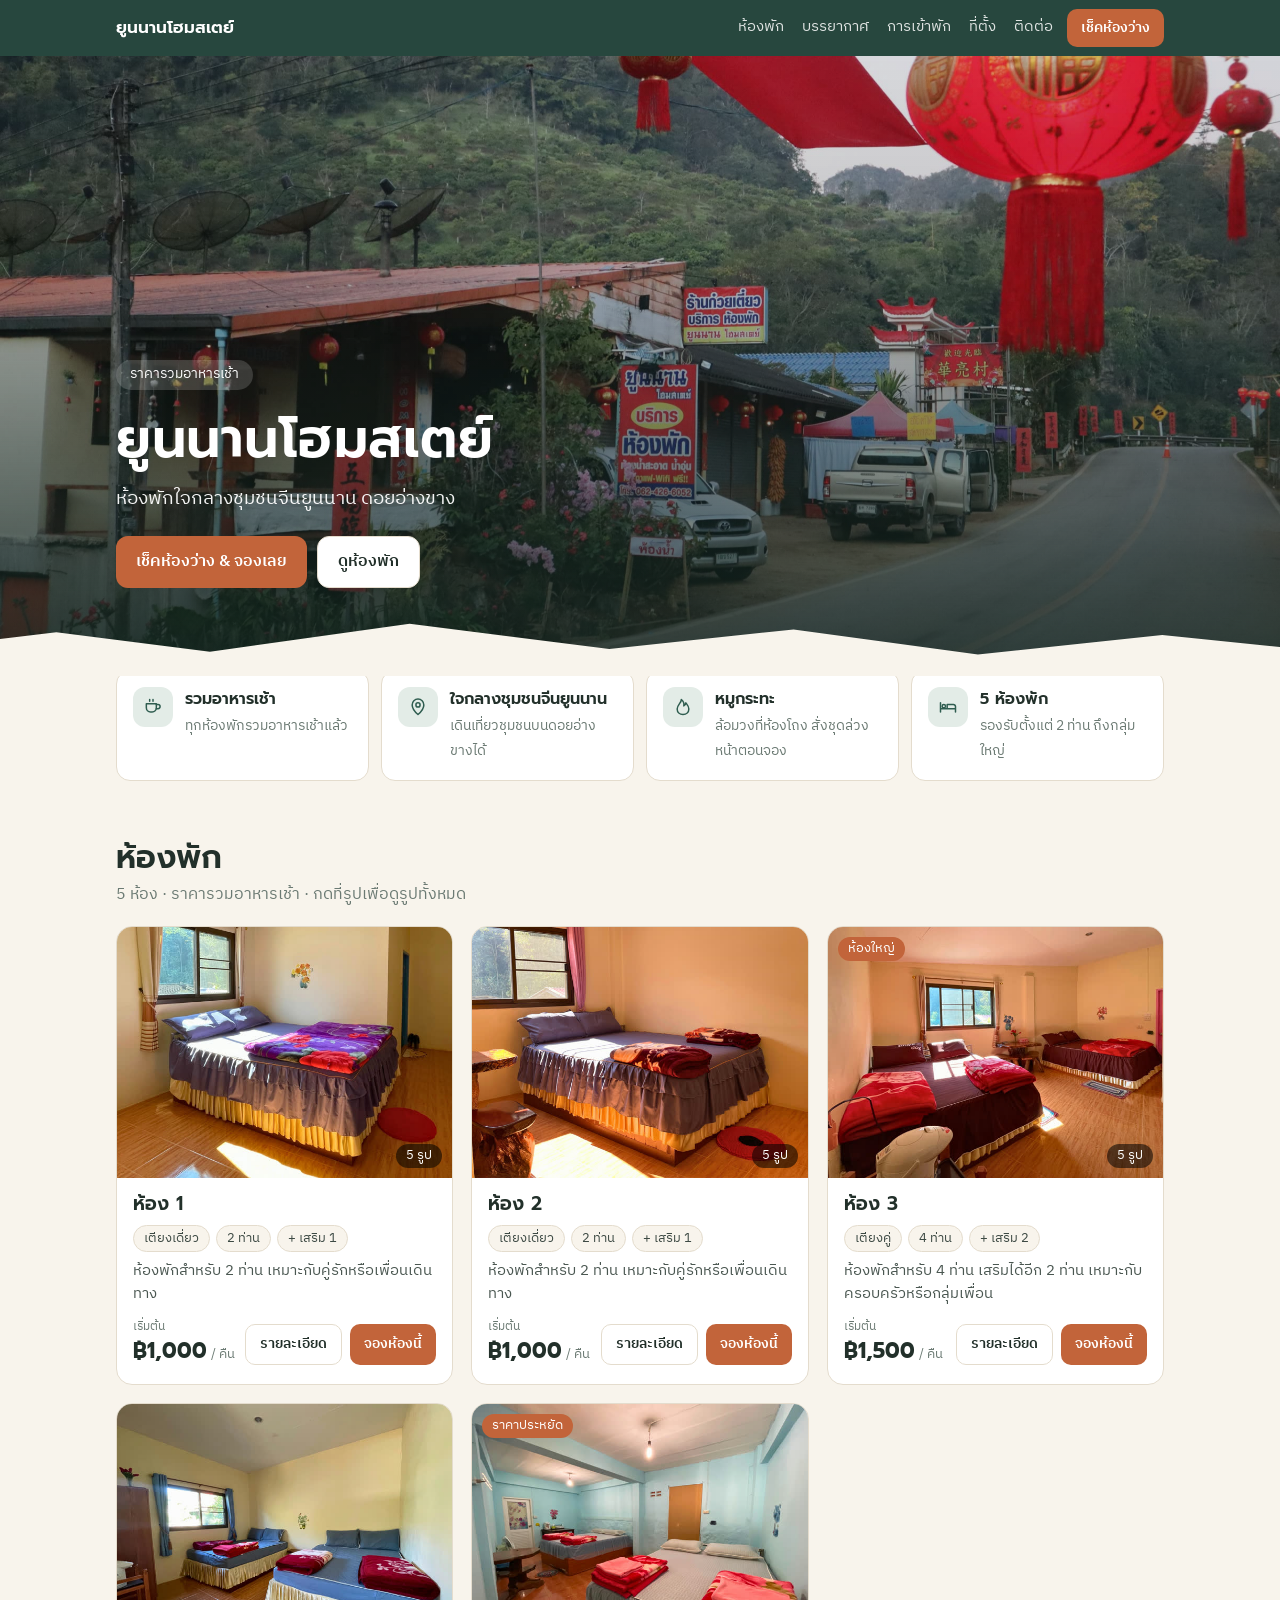
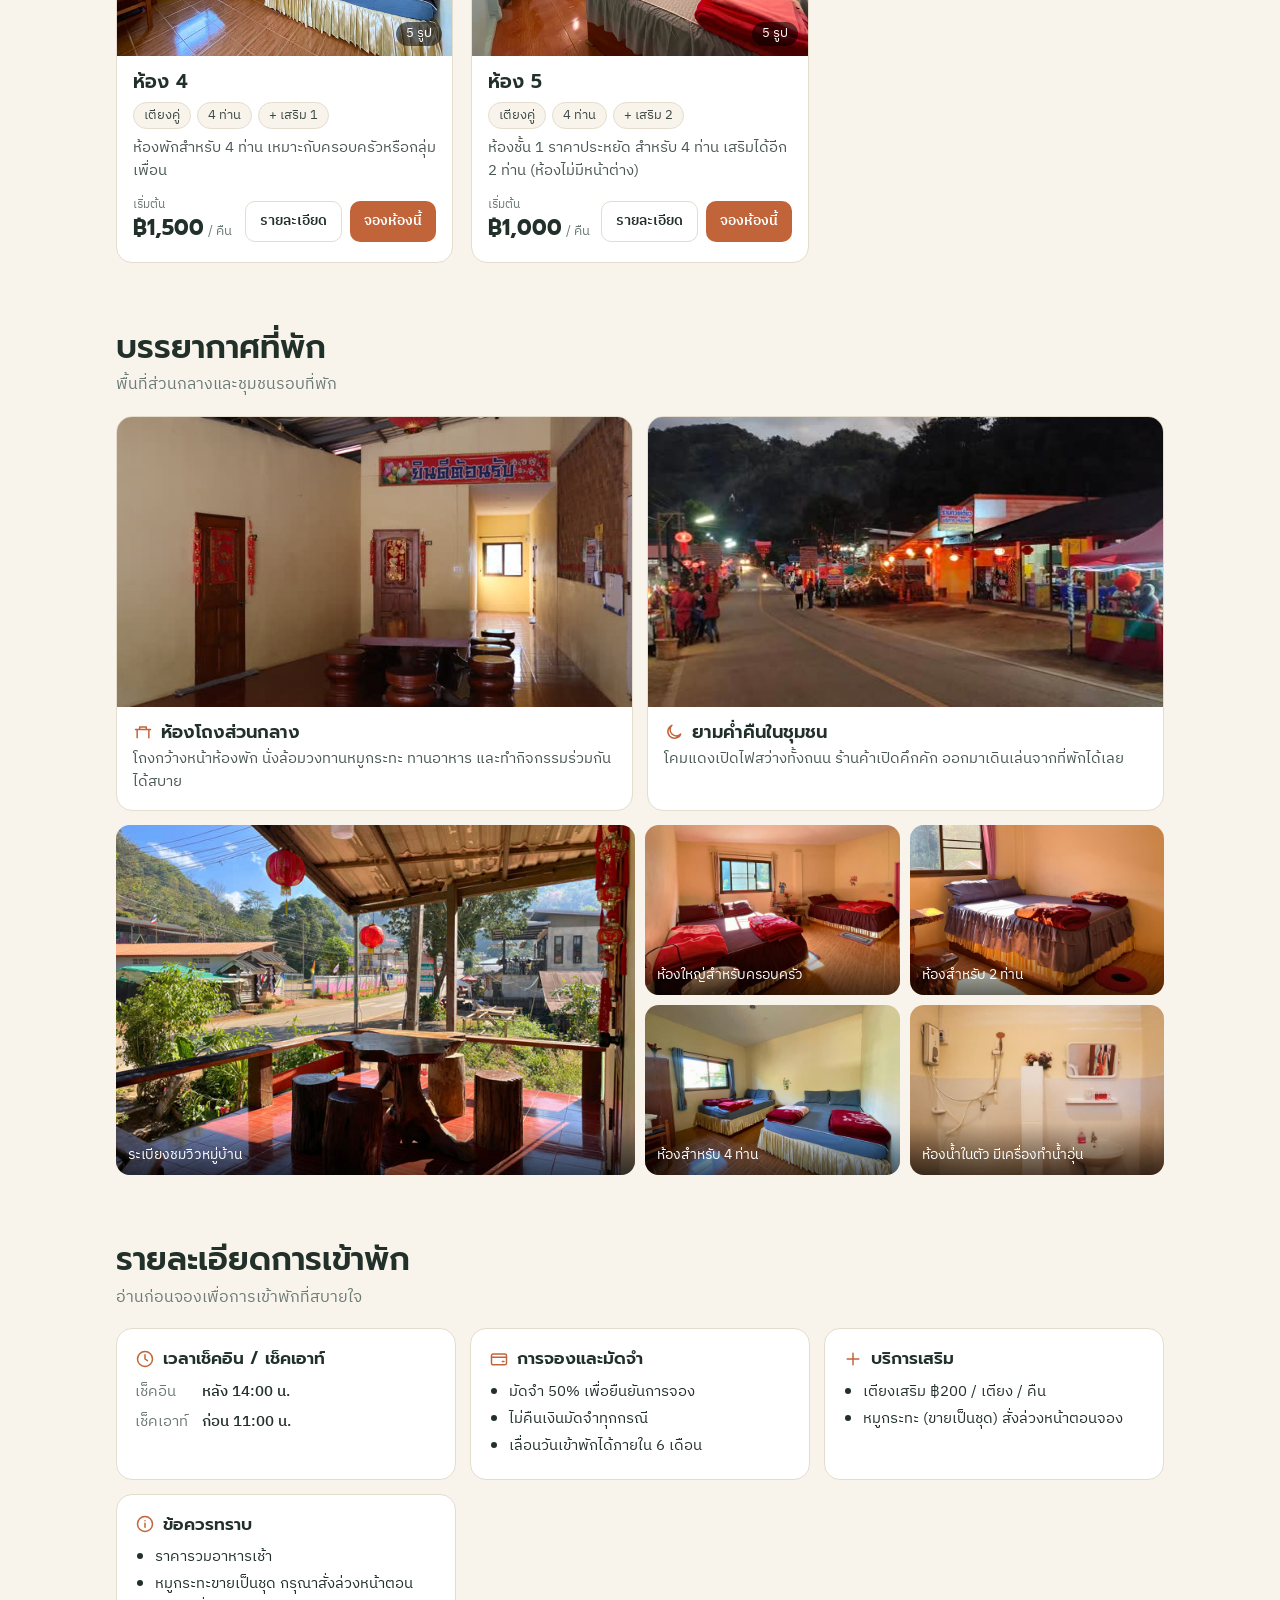
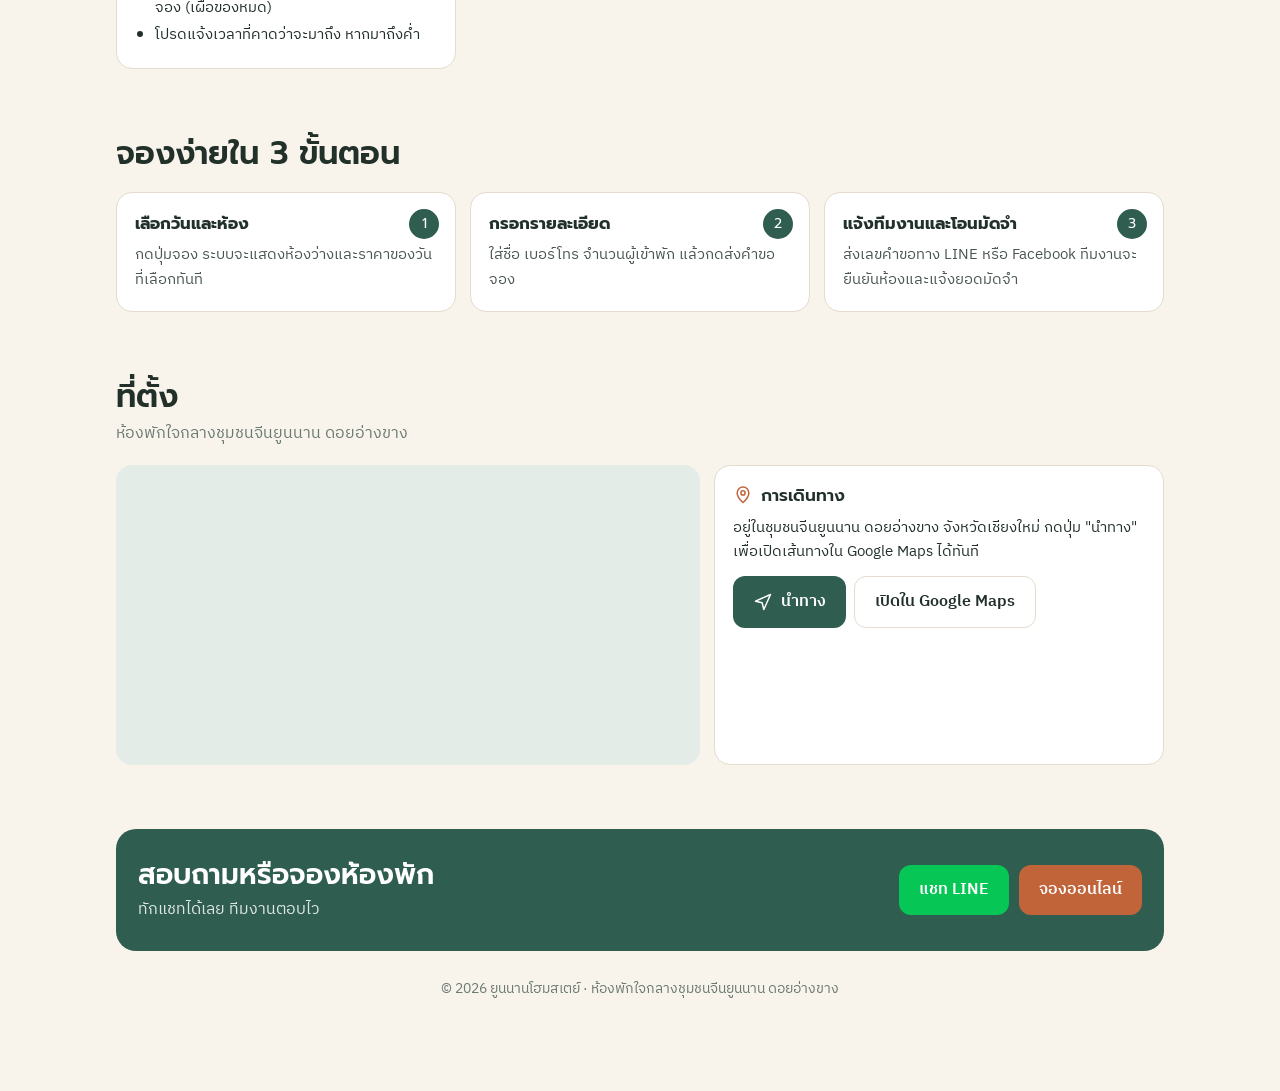
==== commit 8a4066dc: "Set room 5 starting price to 1,000 baht Co-Authored-By: Claude Opus 5.5 <noreply@anthropic.com>" ====
--- a/index.html
+++ b/index.html
@@ -311,7 +311,7 @@
       desc:'ห้องพักสำหรับ 4 ท่าน เหมาะกับครอบครัวหรือกลุ่มเพื่อน',
       features:['รวมอาหารเช้า','เสริมเตียงได้ 1 ท่าน'],
       folder:'room_04', photos:['01','02','03','04','05'] },
-    { id:'R5', name:'ห้อง 5', bed:'เตียงคู่', capacity:4, extra:2, from:1200, tag:'ราคาประหยัด',
+    { id:'R5', name:'ห้อง 5', bed:'เตียงคู่', capacity:4, extra:2, from:1000, tag:'ราคาประหยัด',
       desc:'ห้องชั้น 1 ราคาประหยัด สำหรับ 4 ท่าน เสริมได้อีก 2 ท่าน (ห้องไม่มีหน้าต่าง)',
       features:['รวมอาหารเช้า','ชั้น 1','เสริมเตียงได้ 2 ท่าน'],
       folder:'room_05', photos:['01','02','03','04','05'] }
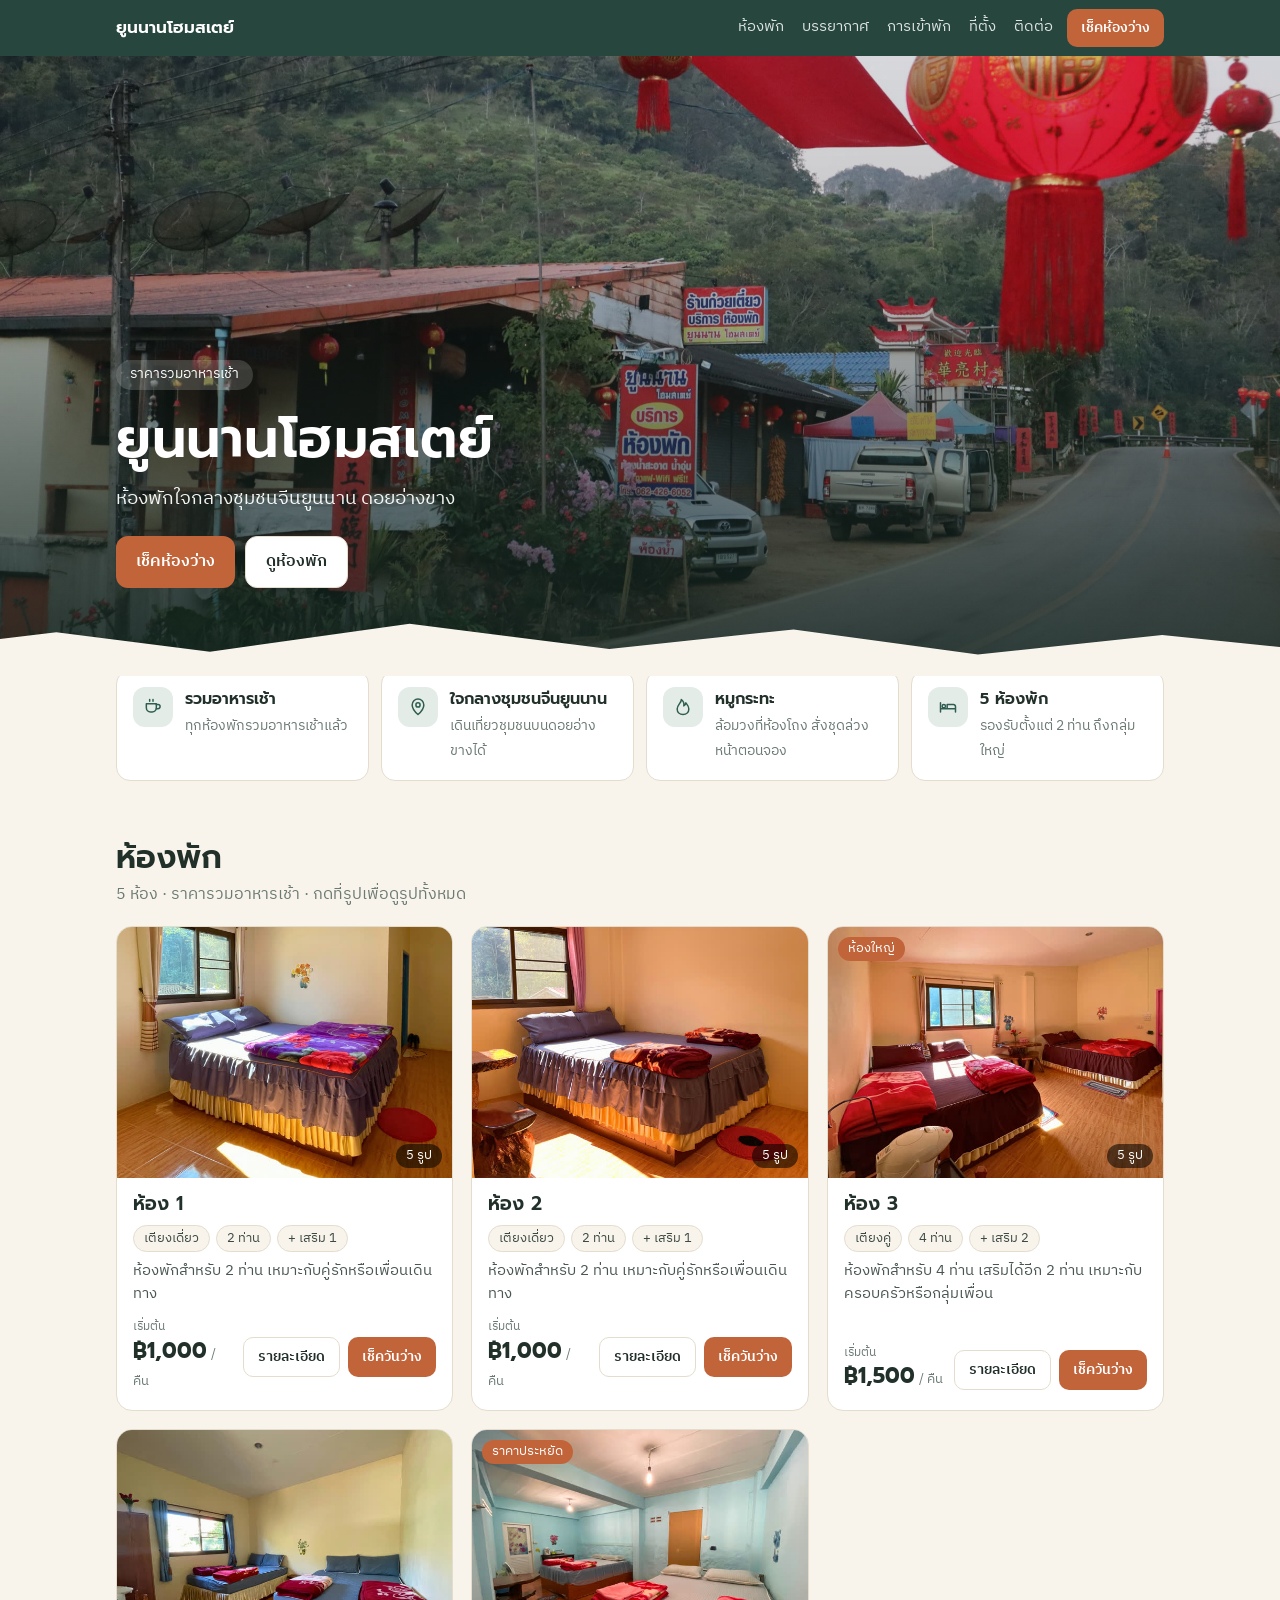
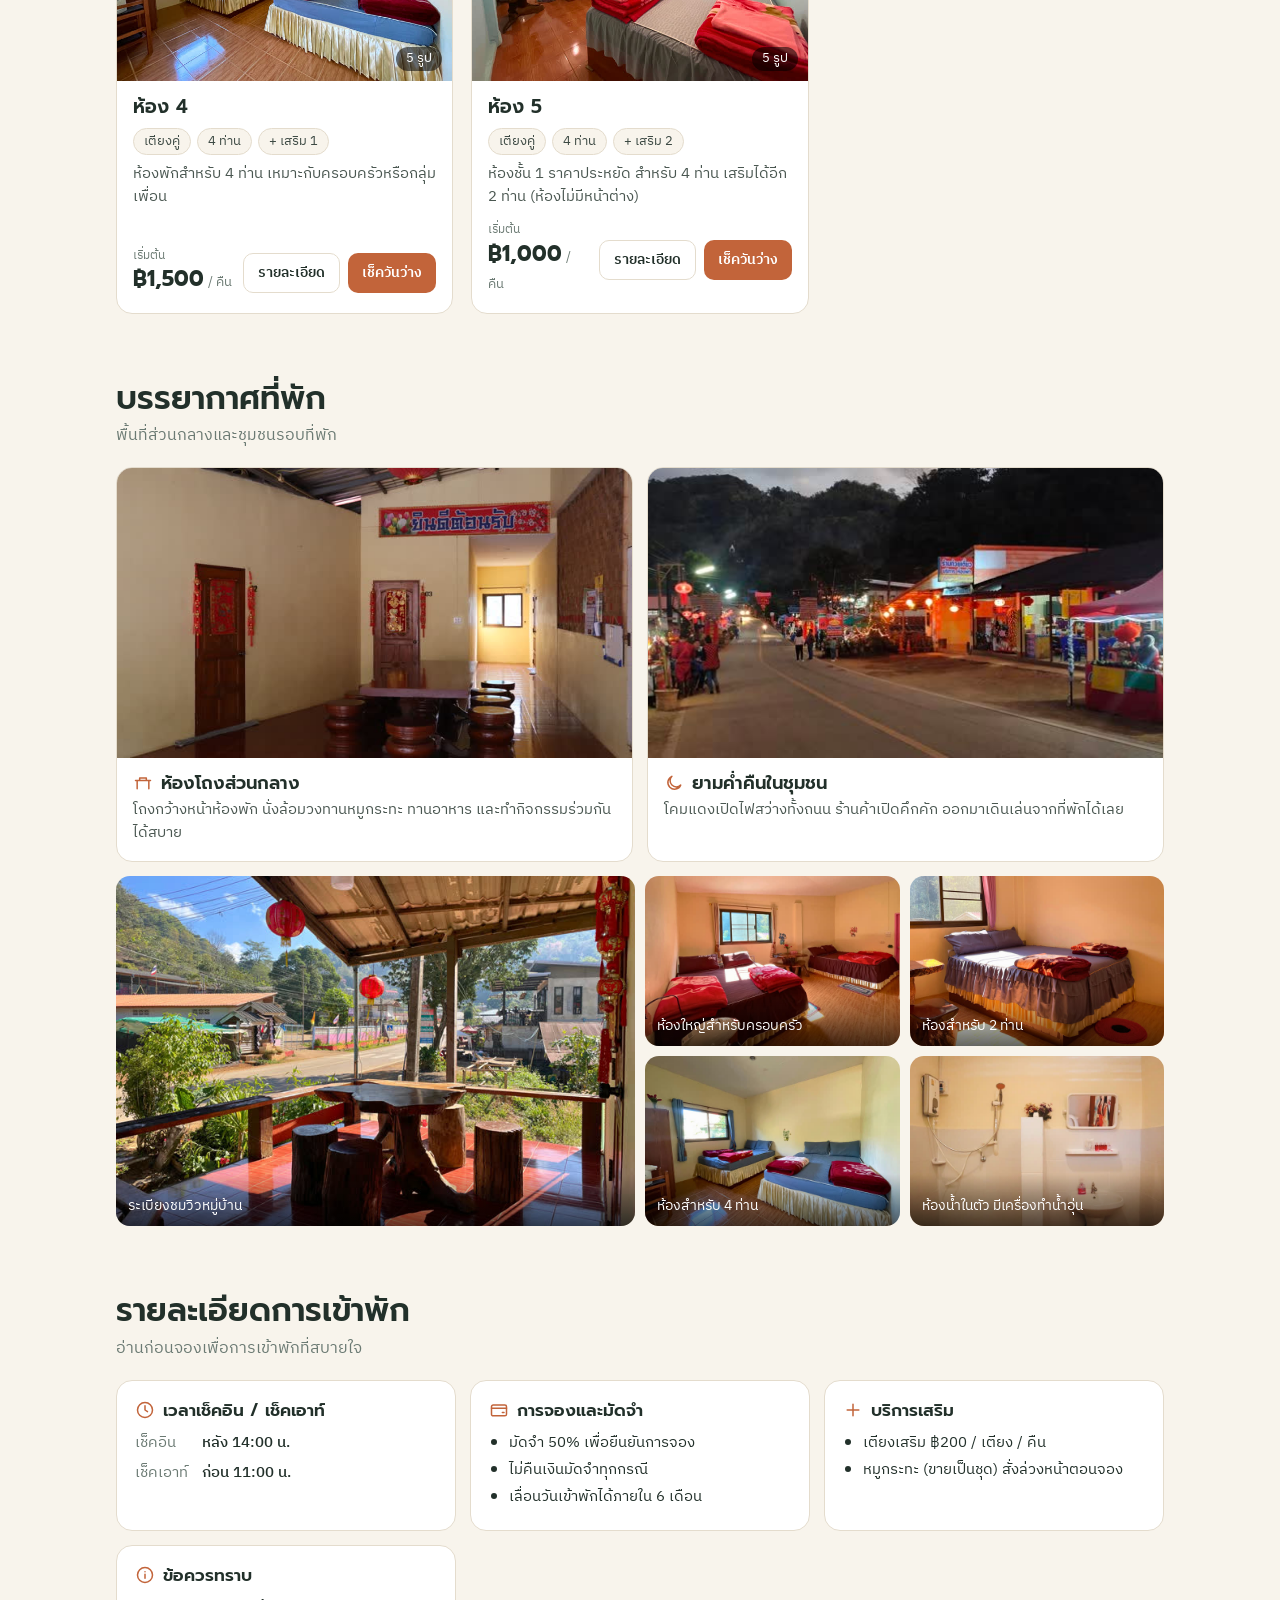
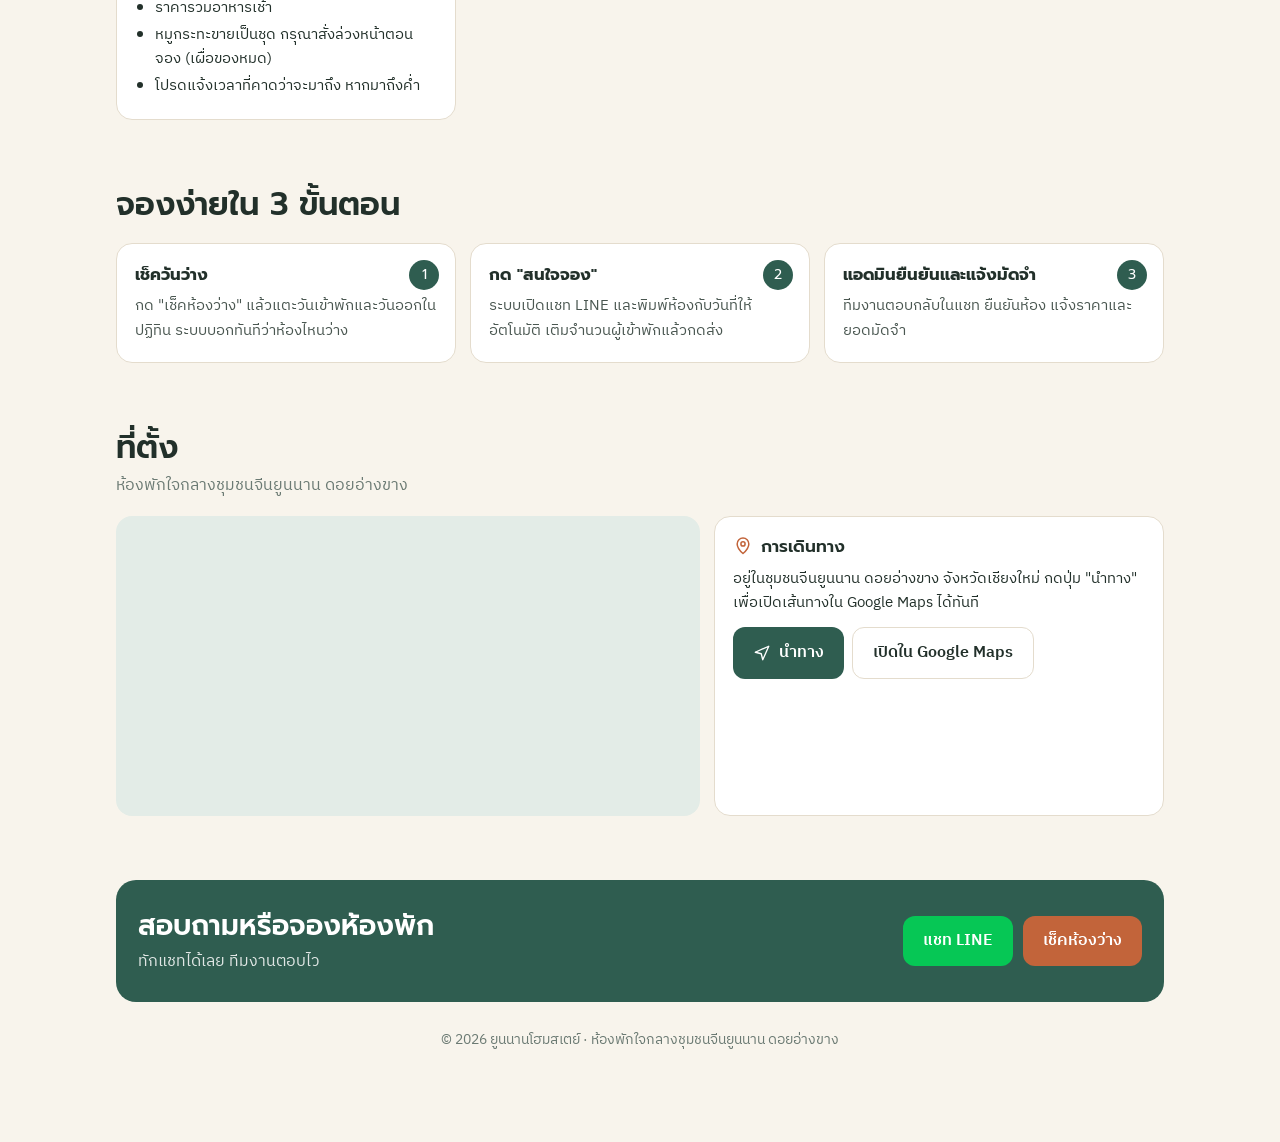
==== commit ced62ba1: "Add availability check page, Google Sheet calendar and back office - check.html: customers pick date" ====
--- a/index.html
+++ b/index.html
@@ -5,38 +5,19 @@
 <meta name="viewport" content="width=device-width, initial-scale=1, viewport-fit=cover">
 <meta name="theme-color" content="#1f4037">
 <title>ยูนนานโฮมสเตย์ · ห้องพักใจกลางชุมชนจีนยูนนาน ดอยอ่างขาง</title>
-<meta name="description" content="ห้องพักใจกลางชุมชนจีนยูนนาน ดอยอ่างขาง ราคารวมอาหารเช้า ดูรูปห้องพักและจองออนไลน์">
+<meta name="description" content="ห้องพักใจกลางชุมชนจีนยูนนาน ดอยอ่างขาง ราคารวมอาหารเช้า ดูรูปห้องพัก เช็คห้องว่าง และจองผ่าน LINE">
 <meta property="og:title" content="ยูนนานโฮมสเตย์">
 <meta property="og:description" content="ห้องพักใจกลางชุมชนจีนยูนนาน ดอยอ่างขาง ราคารวมอาหารเช้า">
 <meta property="og:image" content="images/hero.jpg">
 <link rel="preconnect" href="https://fonts.googleapis.com">
 <link href="https://fonts.googleapis.com/css2?family=IBM+Plex+Sans+Thai:wght@400;500;600&family=Prompt:wght@500;600&display=swap" rel="stylesheet">
+<link rel="stylesheet" href="assets/common.css">
 <style>
-:root{--pine:#2f5d50;--pine-d:#1f4037;--pine-l:#e3ece7;--cream:#f8f4ec;--paper:#fff;--ink:#22302a;--muted:#6b7a73;--line:#e4dccd;--clay:#c2643a;--lineg:#06c755;--fb:#0866ff}
-*{box-sizing:border-box}
-html{scroll-behavior:smooth}
-body{margin:0;background:var(--cream);color:var(--ink);font-family:'IBM Plex Sans Thai',system-ui,sans-serif;font-size:16px;line-height:1.6}
-h1,h2,h3{font-family:'Prompt','IBM Plex Sans Thai',sans-serif;margin:0;font-weight:600;line-height:1.3}
-a{color:inherit}
-button{font:inherit;cursor:pointer;color:inherit}
-img{display:block;max-width:100%}
-.wrap{max-width:1080px;margin:0 auto;padding:0 16px}
-
-/* แถบเมนู */
-.nav{position:sticky;top:0;z-index:20;background:rgba(31,64,55,.96);backdrop-filter:blur(6px);color:#fff}
-.nav .wrap{display:flex;align-items:center;gap:14px;height:56px}
-.nav .brand{font-family:'Prompt',sans-serif;font-weight:600;font-size:17px;text-decoration:none;flex:1;white-space:nowrap}
-.nav .links{display:flex;gap:18px;font-size:14.5px}
-.nav .links a{text-decoration:none;opacity:.85}
-.nav .links a:hover{opacity:1}
-.btn{display:inline-flex;align-items:center;justify-content:center;gap:8px;border:0;border-radius:12px;padding:12px 20px;font-weight:600;text-decoration:none;background:var(--clay);color:#fff;white-space:nowrap}
-.btn:hover{filter:brightness(1.06)}
-.btn.sm{padding:8px 14px;font-size:14px;border-radius:10px}
-.btn.pine{background:var(--pine)}
-.btn.ghost{background:#fff;color:var(--ink);border:1px solid var(--line)}
-.btn.line{background:var(--lineg)}
-.btn.fb{background:var(--fb)}
-@media(max-width:720px){.nav .links{display:none}}
+/* แถบกลับไปหน้าเช็คห้องว่าง (เมื่อเปิดมาจากหน้านั้น) */
+.backbar{position:sticky;top:56px;z-index:19;background:#fff6e9;border-bottom:1px solid var(--line);font-size:14px}
+.backbar .wrap{display:flex;align-items:center;gap:8px;min-height:44px}
+.backbar a{display:inline-flex;align-items:center;gap:4px;font-weight:600;color:var(--clay);text-decoration:none}
+.backbar span{color:var(--muted);margin-left:auto;font-size:13px;white-space:nowrap}
 
 /* หน้าแรก */
 .hero{position:relative;color:#fff;min-height:min(78vh,620px);display:flex;align-items:flex-end;background:var(--pine-d);overflow:hidden}
@@ -67,10 +48,16 @@
 .rooms{display:grid;grid-template-columns:repeat(auto-fill,minmax(300px,1fr));gap:18px}
 .room{background:var(--paper);border:1px solid var(--line);border-radius:16px;overflow:hidden;display:flex;flex-direction:column;transition:transform .15s,box-shadow .15s}
 .room:hover{transform:translateY(-2px);box-shadow:0 10px 26px rgba(31,64,55,.12)}
-.room .ph{position:relative;aspect-ratio:4/3;background:var(--pine-l);cursor:pointer;border:0;padding:0;width:100%}
-.room .ph{overflow:hidden}
+.room .ph{position:relative;aspect-ratio:4/3;background:var(--pine-l);cursor:pointer;border:0;padding:0;width:100%;overflow:hidden}
 .room .ph img{width:100%;height:100%;object-fit:cover;transition:transform .4s}
 .room:hover .ph img{transform:scale(1.04)}
+.room .ph .count{position:absolute;right:10px;bottom:10px;background:rgba(0,0,0,.55);color:#fff;font-size:12.5px;border-radius:99px;padding:2px 10px}
+.room .ph .tag{position:absolute;left:10px;top:10px;background:var(--clay);color:#fff;font-size:12.5px;border-radius:99px;padding:2px 10px}
+.room .body{padding:14px 16px 16px;display:flex;flex-direction:column;gap:8px;flex:1}
+.room h3{font-size:19px}
+.room .desc{font-size:14.5px;color:#4a5751;margin:0}
+.room .foot{display:flex;align-items:center;justify-content:space-between;gap:10px;margin-top:auto;padding-top:6px}
+.room .acts{display:flex;gap:8px}
 
 /* ภาพบรรยากาศ */
 .mosaic{display:grid;grid-template-columns:repeat(4,1fr);grid-auto-rows:170px;gap:10px}
@@ -79,7 +66,6 @@
 .mosaic img{width:100%;height:100%;object-fit:cover;transition:transform .4s}
 .mosaic button:hover img{transform:scale(1.05)}
 .mosaic span{position:absolute;left:0;right:0;bottom:0;padding:22px 12px 9px;color:#fff;font-size:13.5px;text-align:left;background:linear-gradient(transparent,rgba(0,0,0,.6))}
-@media(max-width:720px){.mosaic{grid-template-columns:repeat(2,1fr);grid-auto-rows:130px}.mosaic button:first-child{grid-row:span 2}}
 
 /* พื้นที่ส่วนกลาง */
 .spaces{display:grid;grid-template-columns:repeat(auto-fit,minmax(300px,1fr));gap:14px;margin-bottom:14px}
@@ -91,39 +77,6 @@
 .sp-body h3{font-size:18px;display:flex;align-items:center;gap:8px;margin-bottom:4px}
 .sp-body h3 .ic{color:var(--clay)}
 .sp-body p{margin:0;font-size:14.5px;color:#4a5751}
-.mapacts{display:flex;gap:8px;flex-wrap:wrap}
-
-/* มือถือ */
-@media(max-width:720px){
-  body{font-size:15.5px}
-  section.block{padding-top:40px}
-  .hero{min-height:82svh}
-  .hero .wrap{padding-bottom:72px}
-  .hero .cta .btn{flex:1}
-  .facts{grid-template-columns:1fr 1fr;gap:10px}
-  .fact{flex-direction:column;gap:8px;padding:14px}
-  .fact .ic{flex-basis:auto;width:36px;height:36px}
-  .rooms,.spaces{grid-template-columns:1fr}
-  .room .acts .btn{padding:10px 14px}
-  .mapacts .btn{flex:1}
-  .map iframe{min-height:260px}
-  .contact{padding:22px 18px;margin-top:40px}
-  .contact .acts,.contact .acts .btn{width:100%}
-  .mbar{padding-bottom:calc(10px + env(safe-area-inset-bottom))}
-  footer{padding-bottom:calc(96px + env(safe-area-inset-bottom))}
-}
-.room .ph .count{position:absolute;right:10px;bottom:10px;background:rgba(0,0,0,.55);color:#fff;font-size:12.5px;border-radius:99px;padding:2px 10px}
-.room .ph .tag{position:absolute;left:10px;top:10px;background:var(--clay);color:#fff;font-size:12.5px;border-radius:99px;padding:2px 10px}
-.room .body{padding:14px 16px 16px;display:flex;flex-direction:column;gap:8px;flex:1}
-.room h3{font-size:19px}
-.chips{display:flex;flex-wrap:wrap;gap:6px}
-.chip{display:inline-flex;align-items:center;gap:5px;font-size:13px;background:var(--cream);border:1px solid var(--line);border-radius:99px;padding:2px 10px;color:#3d4a44}
-.room .desc{font-size:14.5px;color:#4a5751;margin:0}
-.room .foot{display:flex;align-items:center;justify-content:space-between;gap:10px;margin-top:auto;padding-top:6px}
-.price small{display:block;font-size:12px;color:var(--muted);line-height:1.2}
-.price b{font-family:'Prompt',sans-serif;font-size:21px}
-.price span{font-size:13px;color:var(--muted)}
-.room .acts{display:flex;gap:8px}
 
 /* การเข้าพัก */
 .stay{display:grid;grid-template-columns:repeat(auto-fit,minmax(280px,1fr));gap:14px}
@@ -143,6 +96,7 @@
 /* ที่ตั้ง */
 .map{display:grid;grid-template-columns:1.3fr 1fr;gap:14px}
 .map iframe{width:100%;height:100%;min-height:300px;border:0;border-radius:16px;background:var(--pine-l)}
+.mapacts{display:flex;gap:8px;flex-wrap:wrap}
 @media(max-width:760px){.map{grid-template-columns:1fr}}
 
 /* ติดต่อ */
@@ -150,13 +104,12 @@
 .contact h2{font-size:clamp(22px,3vw,28px)}
 .contact p{margin:4px 0 0;opacity:.85}
 .contact .acts{display:flex;gap:10px;flex-wrap:wrap}
-footer{text-align:center;color:var(--muted);font-size:13.5px;padding:28px 16px 90px}
 
 /* แถบจองด้านล่าง (มือถือ) */
-.mbar{position:fixed;left:0;right:0;bottom:0;z-index:15;background:var(--paper);border-top:1px solid var(--line);box-shadow:0 -6px 20px rgba(0,0,0,.06);padding:10px 16px;display:none;gap:10px;align-items:center}
-.mbar span{flex:1;font-size:13.5px;color:var(--muted);line-height:1.3}
+.mbar{position:fixed;left:0;right:0;bottom:0;z-index:15;background:var(--paper);border-top:1px solid var(--line);box-shadow:0 -6px 20px rgba(0,0,0,.06);padding:10px 16px;display:none;gap:8px;align-items:center}
+.mbar span{flex:1;font-size:13.5px;color:var(--muted);line-height:1.3;min-width:0}
 .mbar span b{display:block;color:var(--ink);font-family:'Prompt',sans-serif;font-size:15px}
-@media(max-width:720px){.mbar{display:flex}}
+.mbar .btn{padding:11px 14px}
 
 /* หน้าต่างรายละเอียดห้อง */
 .modal{position:fixed;inset:0;z-index:30;background:rgba(15,25,21,.62);display:none;align-items:center;justify-content:center;padding:16px}
@@ -178,32 +131,44 @@
 .detail .lead{color:#4a5751;margin:6px 0 12px}
 .box{background:var(--cream);border:1px solid var(--line);border-radius:14px;padding:16px;align-self:start;position:sticky;top:12px}
 .box .price b{font-size:26px}
-.box .btn{width:100%;margin-top:12px}
+.box .btn{width:100%;margin-top:10px}
 .box small.note{display:block;color:var(--muted);font-size:12.5px;margin-top:8px}
 @media(max-width:760px){.modal{padding:0;align-items:flex-end}.sheet{border-radius:18px 18px 0 0;max-height:96vh}.detail{grid-template-columns:1fr;padding:16px}.box{position:static}}
-.ic svg{width:20px;height:20px;display:block}
+
+/* มือถือ (อยู่ท้ายสุดเพื่อให้ทับค่าด้านบนได้) */
+@media(max-width:720px){
+  section.block{padding-top:40px}
+  .hero{min-height:82svh}
+  .hero .wrap{padding-bottom:72px}
+  .hero .cta .btn{flex:1}
+  .facts{grid-template-columns:1fr 1fr;gap:10px}
+  .fact{flex-direction:column;gap:8px;padding:14px}
+  .fact .ic{flex-basis:auto;width:36px;height:36px}
+  .rooms,.spaces{grid-template-columns:1fr}
+  .room .acts .btn{padding:10px 14px}
+  .mosaic{grid-template-columns:repeat(2,1fr);grid-auto-rows:130px}
+  .mosaic button:first-child{grid-row:span 2}
+  .mapacts .btn{flex:1}
+  .map iframe{min-height:260px}
+  .contact{padding:22px 18px;margin-top:40px}
+  .contact .acts,.contact .acts .btn{width:100%}
+  .mbar{display:flex;padding-bottom:calc(10px + env(safe-area-inset-bottom))}
+}
 </style>
 </head>
 <body>
 
 <!-- =====================================================================
-     ตั้งค่าเว็บไซต์: แก้เฉพาะส่วน CONFIG ด้านล่าง (ในแท็ก <script>)
-     รูปภาพ (อัปโหลดเฉพาะโฟลเดอร์ images ขึ้น GitHub):
-       images/hero.jpg, images/hero-small.jpg   รูปหน้าที่พัก (พื้นหลังหน้าแรก)
-       images/room_01 ... room_05/01-05.jpg     รูปห้อง (01 = หน้าปก)
-       images/room_xx/small/01-05.jpg           รูปเล็กสำหรับการ์ดและแถบรูปย่อ
-       images/common-hall.jpg                   ห้องโถงส่วนกลาง (หมูกระทะ / ทานอาหาร / กิจกรรม)
-       images/night-street.jpg                  บรรยากาศกลางคืนในชุมชน
-       images/small/...                         รูปเล็กของสองรูปด้านบน
-     ไฟล์ต้นฉบับ (PNG ขนาดใหญ่) เก็บไว้ที่โฟลเดอร์ originals ไม่ต้องอัปโหลด
-     ถ้ารูปไหนหาไม่เจอ เว็บจะแสดงภาพตัวอย่างให้อัตโนมัติ
+     หน้าดูห้องพัก  ·  ข้อมูลและลิงก์ทั้งหมดแก้ที่ assets/config.js (ไม่ต้องแก้ไฟล์นี้)
+     รูปภาพอยู่ในโฟลเดอร์ images/  ·  อธิบายทั้งหมดใน docs/website.md
      ===================================================================== -->
 
 <nav class="nav"><div class="wrap">
   <a class="brand" href="#top" id="brand">ยูนนานโฮมสเตย์</a>
   <div class="links"><a href="#rooms">ห้องพัก</a><a href="#vibes">บรรยากาศ</a><a href="#stay">การเข้าพัก</a><a href="#location">ที่ตั้ง</a><a href="#contact">ติดต่อ</a></div>
-  <a class="btn sm" id="navBook" href="#">เช็คห้องว่าง</a>
+  <a class="btn sm" id="navCheck" href="#">เช็คห้องว่าง</a>
 </div></nav>
+<div class="backbar" id="backbar" hidden><div class="wrap"><a id="backLink" href="#"><span class="ic" data-i="back"></span>กลับไปหน้าเช็คห้องว่าง</a><span id="backDates"></span></div></div>
 
 <header class="hero" id="top">
   <img class="bg" id="heroImg" alt="">
@@ -211,7 +176,7 @@
     <span class="kicker">ราคารวมอาหารเช้า</span>
     <h1 id="heroName">ยูนนานโฮมสเตย์</h1>
     <p id="heroTag">ห้องพักใจกลางชุมชนจีนยูนนาน ดอยอ่างขาง</p>
-    <div class="cta"><a class="btn" id="heroBook" href="#">เช็คห้องว่าง & จองเลย</a><a class="btn ghost" href="#rooms">ดูห้องพัก</a></div>
+    <div class="cta"><a class="btn" id="heroCheck" href="#">เช็คห้องว่าง</a><a class="btn ghost" href="#rooms">ดูห้องพัก</a></div>
   </div>
 </header>
 
@@ -237,9 +202,9 @@
   <section class="block" id="how">
     <div class="shead"><div><h2>จองง่ายใน 3 ขั้นตอน</h2></div></div>
     <div class="steps">
-      <div class="step"><b>เลือกวันและห้อง</b><span>กดปุ่มจอง ระบบจะแสดงห้องว่างและราคาของวันที่เลือกทันที</span></div>
-      <div class="step"><b>กรอกรายละเอียด</b><span>ใส่ชื่อ เบอร์โทร จำนวนผู้เข้าพัก แล้วกดส่งคำขอจอง</span></div>
-      <div class="step"><b>แจ้งทีมงานและโอนมัดจำ</b><span>ส่งเลขคำขอทาง LINE หรือ Facebook ทีมงานจะยืนยันห้องและแจ้งยอดมัดจำ</span></div>
+      <div class="step"><b>เช็ควันว่าง</b><span>กด "เช็คห้องว่าง" แล้วแตะวันเข้าพักและวันออกในปฏิทิน ระบบบอกทันทีว่าห้องไหนว่าง</span></div>
+      <div class="step"><b>กด "สนใจจอง"</b><span>ระบบเปิดแชท LINE และพิมพ์ห้องกับวันที่ให้อัตโนมัติ เติมจำนวนผู้เข้าพักแล้วกดส่ง</span></div>
+      <div class="step"><b>แอดมินยืนยันและแจ้งมัดจำ</b><span>ทีมงานตอบกลับในแชท ยืนยันห้อง แจ้งราคาและยอดมัดจำ</span></div>
     </div>
   </section>
 
@@ -263,138 +228,31 @@
 
 <footer id="foot"></footer>
 
-<div class="mbar"><span id="mbarTxt"></span><a class="btn" id="mbarBook" href="#">จองเลย</a></div>
+<div class="mbar"><span id="mbarTxt"></span><a class="btn line" data-line="general" href="#">LINE</a><a class="btn" id="mbarCheck" href="#">เช็คห้องว่าง</a></div>
 
 <div class="modal" id="modal" role="dialog" aria-modal="true"><div class="sheet" id="sheet"></div></div>
 
+<script src="assets/config.js"></script>
+<script src="assets/common.js"></script>
 <script>
-// ============================ CONFIG — แก้ตรงนี้ ============================
-const CONFIG = {
-  name: 'ยูนนานโฮมสเตย์',
-  tagline: 'ห้องพักใจกลางชุมชนจีนยูนนาน ดอยอ่างขาง',
-
-  // ลิงก์หน้าจอง (Web app URL ที่ลงท้ายด้วย /exec)
-  bookingUrl: 'https://script.google.com/macros/s/AKfycbxeIXavg-jgaxzBXTMDnPxQo3m5XF3fEH-12AKux290qLTX7I6jv-pBvLC3HqweUNqVww/exec',
-  line: 'https://lin.ee/pWB5pi7',
-  facebook: '',              // เช่น https://m.me/ชื่อเพจ  (เว้นว่าง = ไม่แสดงปุ่ม)
-  phone: '',                 // เช่น 081-234-5678 (เว้นว่าง = ไม่แสดง)
-
-  // แผนที่: ใส่ชื่อสถานที่หรือพิกัด เช่น '19.9000,99.0400'
-  // แผนที่: ชื่อสถานที่ใน Google Maps + พิกัดหมุด (ใช้สำหรับปุ่มนำทาง)
-  mapQuery: 'ห้องพัก ยูนนานโฮมสเตย์',
-  mapLatLng: '19.7619969,99.0125401',
-  travel: 'อยู่ในชุมชนจีนยูนนาน ดอยอ่างขาง จังหวัดเชียงใหม่ กดปุ่ม "นำทาง" เพื่อเปิดเส้นทางใน Google Maps ได้ทันที',
-
-  heroImage: 'images/hero.jpg',          // รูปหน้าที่พัก (พื้นหลังหน้าแรก)
-  heroImageSmall: 'images/hero-small.jpg', // รูปเดียวกันขนาดเล็ก สำหรับมือถือ
-  showPrice: true,           // แสดง "เริ่มต้น ฿xxx / คืน" บนการ์ดห้อง (false = ซ่อนราคา)
-
-  checkIn: '14:00', checkOut: '11:00',
-  depositPct: 50, postponeMonths: 6, extraBedPrice: 200,
-
-  // รูปห้อง: images/<folder>/<ชื่อ>.jpg (รูปใหญ่) และ images/<folder>/small/<ชื่อ>.jpg (รูปเล็ก)
-  // รูปแรกในรายการ = รูปหน้าปก · สลับลำดับหรือลบชื่อออกได้
-  rooms: [
-    { id:'R1', name:'ห้อง 1', bed:'เตียงเดี่ยว', capacity:2, extra:1, from:1000,
-      desc:'ห้องพักสำหรับ 2 ท่าน เหมาะกับคู่รักหรือเพื่อนเดินทาง',
-      features:['รวมอาหารเช้า','เสริมเตียงได้ 1 ท่าน'],
-      folder:'room_01', photos:['01','02','03','04','05'] },
-    { id:'R2', name:'ห้อง 2', bed:'เตียงเดี่ยว', capacity:2, extra:1, from:1000,
-      desc:'ห้องพักสำหรับ 2 ท่าน เหมาะกับคู่รักหรือเพื่อนเดินทาง',
-      features:['รวมอาหารเช้า','เสริมเตียงได้ 1 ท่าน'],
-      folder:'room_02', photos:['01','02','03','04','05'] },
-    { id:'R3', name:'ห้อง 3', bed:'เตียงคู่', capacity:4, extra:2, from:1500, tag:'ห้องใหญ่',
-      desc:'ห้องพักสำหรับ 4 ท่าน เสริมได้อีก 2 ท่าน เหมาะกับครอบครัวหรือกลุ่มเพื่อน',
-      features:['รวมอาหารเช้า','เสริมเตียงได้ 2 ท่าน'],
-      folder:'room_03', photos:['01','02','03','04','05'] },
-    { id:'R4', name:'ห้อง 4', bed:'เตียงคู่', capacity:4, extra:1, from:1500,
-      desc:'ห้องพักสำหรับ 4 ท่าน เหมาะกับครอบครัวหรือกลุ่มเพื่อน',
-      features:['รวมอาหารเช้า','เสริมเตียงได้ 1 ท่าน'],
-      folder:'room_04', photos:['01','02','03','04','05'] },
-    { id:'R5', name:'ห้อง 5', bed:'เตียงคู่', capacity:4, extra:2, from:1000, tag:'ราคาประหยัด',
-      desc:'ห้องชั้น 1 ราคาประหยัด สำหรับ 4 ท่าน เสริมได้อีก 2 ท่าน (ห้องไม่มีหน้าต่าง)',
-      features:['รวมอาหารเช้า','ชั้น 1','เสริมเตียงได้ 2 ท่าน'],
-      folder:'room_05', photos:['01','02','03','04','05'] }
-  ],
-
-  // พื้นที่ส่วนกลางและบรรยากาศรอบที่พัก: รูปใหญ่ images/<ชื่อ>.jpg รูปเล็ก images/small/<ชื่อ>.jpg
-  spaces: [
-    { photo:'common-hall', icon:'table', title:'ห้องโถงส่วนกลาง',
-      text:'โถงกว้างหน้าห้องพัก นั่งล้อมวงทานหมูกระทะ ทานอาหาร และทำกิจกรรมร่วมกันได้สบาย' },
-    { photo:'night-street', icon:'moon', title:'ยามค่ำคืนในชุมชน',
-      text:'โคมแดงเปิดไฟสว่างทั้งถนน ร้านค้าเปิดคึกคัก ออกมาเดินเล่นจากที่พักได้เลย' }
-  ],
-
-  // ภาพบรรยากาศ (กดแล้วเปิดห้องนั้นที่รูปนั้น): [รหัสห้อง, ชื่อรูป, คำบรรยาย]
-  highlights: [
-    ['R1','04','ระเบียงชมวิวหมู่บ้าน'],
-    ['R3','01','ห้องใหญ่สำหรับครอบครัว'],
-    ['R2','01','ห้องสำหรับ 2 ท่าน'],
-    ['R4','01','ห้องสำหรับ 4 ท่าน'],
-    ['R1','05','ห้องน้ำในตัว มีเครื่องทำน้ำอุ่น']
-  ],
-
-  facts: [
-    { icon:'cup',  title:'รวมอาหารเช้า',      text:'ทุกห้องพักรวมอาหารเช้าแล้ว' },
-    { icon:'pin',  title:'ใจกลางชุมชนจีนยูนนาน', text:'เดินเที่ยวชุมชนบนดอยอ่างขางได้' },
-    { icon:'fire', title:'หมูกระทะ',           text:'ล้อมวงที่ห้องโถง สั่งชุดล่วงหน้าตอนจอง' },
-    { icon:'bed',  title:'5 ห้องพัก',          text:'รองรับตั้งแต่ 2 ท่าน ถึงกลุ่มใหญ่' }
-  ],
-
-  houseRules: [
-    'ราคารวมอาหารเช้า',
-    'หมูกระทะขายเป็นชุด กรุณาสั่งล่วงหน้าตอนจอง (เผื่อของหมด)',
-    'โปรดแจ้งเวลาที่คาดว่าจะมาถึง หากมาถึงค่ำ'
-  ]
-};
-// ========================== จบส่วน CONFIG ==========================
-
-// แปลงชื่อรูปเป็นที่อยู่ไฟล์: r.photos = รูปใหญ่, r.small = รูปเล็ก
-const photoSrc=(r,name,small)=>r.folder?`images/${r.folder}/${small?'small/':''}${name}.jpg`:name;
-CONFIG.rooms.forEach(r=>{r.names=r.photos.slice();r.small=r.names.map(p=>photoSrc(r,p,true));r.photos=r.names.map(p=>photoSrc(r,p))});
-
-const ICONS={
-  cup:'<path d="M4 8h12v5a5 5 0 0 1-5 5H9a5 5 0 0 1-5-5V8Z"/><path d="M16 9h2a2.5 2.5 0 0 1 0 5h-2"/><path d="M8 3v2M12 3v2"/>',
-  pin:'<path d="M12 21s-7-6.1-7-11.5A7 7 0 0 1 19 9.5C19 14.9 12 21 12 21Z"/><circle cx="12" cy="9.5" r="2.5"/>',
-  fire:'<path d="M12 21c4 0 7-2.7 7-6.6 0-3.4-2.3-5.6-3.6-7.4-.3 2-1.2 3.2-2.4 3.7C13.6 7.5 12.4 5 10 3c.3 3.6-5 6.5-5 11.4C5 18.3 8 21 12 21Z"/>',
-  bed:'<path d="M3 18V7M3 14h18v4M21 14v-2.5A2.5 2.5 0 0 0 18.5 9H11v5"/><circle cx="7" cy="11" r="2"/>',
-  user:'<circle cx="12" cy="8" r="4"/><path d="M4 21a8 8 0 0 1 16 0"/>',
-  clock:'<circle cx="12" cy="12" r="9"/><path d="M12 7v5l3 2"/>',
-  wallet:'<rect x="3" y="6" width="18" height="13" rx="2"/><path d="M3 10h18M16 15h2"/>',
-  info:'<circle cx="12" cy="12" r="9"/><path d="M12 11v5M12 8h.01"/>',
-  plus:'<path d="M12 5v14M5 12h14"/>',
-  nav:'<path d="M3 11 21 3l-8 18-2-8-8-2Z"/>',
-  moon:'<path d="M20 14.5A8 8 0 1 1 9.5 4a6.5 6.5 0 0 0 10.5 10.5Z"/>',
-  table:'<path d="M3 9h18M5 9v10M19 9v10M8 9V6h8v3"/>'
-};
-const icon=n=>`<svg viewBox="0 0 24 24" fill="none" stroke="currentColor" stroke-width="1.8" stroke-linecap="round" stroke-linejoin="round">${ICONS[n]||ICONS.info}</svg>`;
-const esc=s=>String(s==null?'':s).replace(/[&<>"']/g,c=>({'&':'&amp;','<':'&lt;','>':'&gt;','"':'&quot;',"'":'&#39;'}[c]));
-const baht=n=>'฿'+Number(n).toLocaleString('th-TH');
-const $=id=>document.getElementById(id);
-const bookLink=roomId=>CONFIG.bookingUrl+(roomId?(CONFIG.bookingUrl.indexOf('?')<0?'?':'&')+'room='+encodeURIComponent(roomId):'');
-
-// ภาพตัวอย่างเมื่อยังไม่มีรูปจริง (ภูเขาโทนเดียวกับเว็บ)
-function placeholder(label,seed){
-  const hues=[[47,93,80],[61,107,92],[79,118,99],[96,111,82],[120,92,70]];const c=hues[(seed||0)%hues.length];
-  const svg=`<svg xmlns="http://www.w3.org/2000/svg" viewBox="0 0 800 600"><defs><linearGradient id="g" x1="0" y1="0" x2="0" y2="1"><stop offset="0" stop-color="#f3e6d3"/><stop offset="1" stop-color="#e3ece7"/></linearGradient></defs>
-  <rect width="800" height="600" fill="url(#g)"/><circle cx="610" cy="150" r="56" fill="#f2c79a"/>
-  <path d="M0 430 L140 290 L230 360 L360 220 L470 330 L560 260 L680 360 L800 300 V600 H0Z" fill="rgb(${c[0]+60},${c[1]+50},${c[2]+40})"/>
-  <path d="M0 480 L120 400 L250 450 L380 360 L520 450 L650 390 L800 450 V600 H0Z" fill="rgb(${c})"/>
-  <text x="400" y="545" font-family="sans-serif" font-size="34" fill="#fff" text-anchor="middle" opacity=".92">${label}</text></svg>`;
-  return 'data:image/svg+xml;charset=utf-8,'+encodeURIComponent(svg);
-}
-function img(src,label,seed,cls,alt){return `<img ${cls?`class="${cls}"`:''} src="${esc(src)}" alt="${esc(alt||label)}" loading="lazy" data-ph="${esc(placeholder(label,seed))}" onerror="this.onerror=null;this.src=this.dataset.ph">`}
+// ถ้าเปิดมาจากหน้าเช็คห้องว่าง จะมี ?in=yyyy-MM-dd&out=yyyy-MM-dd ติดมา
+const Q=new URLSearchParams(location.search);
+const ISO_RE=/^\d{4}-\d{2}-\d{2}$/;
+const STAY=ISO_RE.test(Q.get("in")||"")&&ISO_RE.test(Q.get("out")||"")&&Q.get("out")>Q.get("in")?{in:Q.get("in"),out:Q.get("out")}:null;
+const FROM_CHECK=Q.get("from")==="check";
 
 function build(){
+  if(FROM_CHECK){$("backbar").hidden=false;$("backLink").href=pageUrl("check",{room:Q.get("room"),in:STAY&&STAY.in,out:STAY&&STAY.out});
+    if(STAY)$("backDates").textContent=fmtDate(STAY.in)+" – "+fmtDate(STAY.out)}
   document.title=CONFIG.name+' · '+CONFIG.tagline;
   $('brand').textContent=$('heroName').textContent=CONFIG.name;
   $('heroTag').textContent=CONFIG.tagline;
   const hero=$('heroImg');hero.onerror=()=>{hero.onerror=null;hero.removeAttribute('srcset');hero.src=placeholder('',0)};
   if(CONFIG.heroImageSmall){hero.srcset=`${CONFIG.heroImageSmall} 1200w, ${CONFIG.heroImage} 2400w`;hero.sizes='100vw'}
   hero.src=CONFIG.heroImage;
-  ['navBook','heroBook','mbarBook'].forEach(id=>$(id).href=bookLink());
+  ['navCheck','heroCheck','mbarCheck'].forEach(id=>$(id).href=pageUrl('check'));
   const minP=Math.min(...CONFIG.rooms.map(r=>r.from));
-  $('mbarTxt').innerHTML=CONFIG.showPrice?`ห้องพักรวมอาหารเช้า<b>เริ่มต้น ${baht(minP)} / คืน</b>`:`<b>${esc(CONFIG.name)}</b>ห้องพักรวมอาหารเช้า`;
+  $('mbarTxt').innerHTML=CONFIG.showPrice?`รวมอาหารเช้า<b>เริ่มต้น ${baht(minP)}</b>`:`<b>${esc(CONFIG.name)}</b>รวมอาหารเช้า`;
 
   $('facts').innerHTML=CONFIG.facts.map(f=>`<div class="fact"><span class="ic">${icon(f.icon)}</span><div><b>${esc(f.title)}</b><span>${esc(f.text)}</span></div></div>`).join('');
   $('roomsSub').textContent=`${CONFIG.rooms.length} ห้อง · ราคารวมอาหารเช้า · กดที่รูปเพื่อดูรูปทั้งหมด`;
@@ -408,7 +266,7 @@
       <p class="desc">${esc(r.desc)}</p>
       <div class="foot">
         ${CONFIG.showPrice?`<div class="price"><small>เริ่มต้น</small><b>${baht(r.from)}</b> <span>/ คืน</span></div>`:'<div></div>'}
-        <div class="acts"><button class="btn ghost sm" data-open="${i}">รายละเอียด</button><a class="btn sm" href="${esc(bookLink(r.id))}">จองห้องนี้</a></div>
+        <div class="acts"><button class="btn ghost sm" data-open="${i}">รายละเอียด</button><a class="btn sm" href="${esc(pageUrl('check',{room:r.id}))}">เช็ควันว่าง</a></div>
       </div>
     </div></article>`).join('');
 
@@ -438,15 +296,16 @@
   $('mapGo').href='https://www.google.com/maps/dir/?api=1&destination='+encodeURIComponent(CONFIG.mapLatLng||CONFIG.mapQuery);
 
   $('contactActs').innerHTML=[
-    CONFIG.line?`<a class="btn line" href="${esc(CONFIG.line)}" target="_blank" rel="noopener">แชท LINE</a>`:'',
+    `<a class="btn line" data-line="general" href="#">แชท LINE</a>`,
     CONFIG.facebook?`<a class="btn fb" href="${esc(CONFIG.facebook)}" target="_blank" rel="noopener">Facebook</a>`:'',
     CONFIG.phone?`<a class="btn ghost" href="tel:${esc(CONFIG.phone.replace(/[^\d+]/g,''))}">โทร ${esc(CONFIG.phone)}</a>`:'',
-    `<a class="btn" href="${esc(bookLink())}">จองออนไลน์</a>`].join('');
+    `<a class="btn" href="${esc(pageUrl('check'))}">เช็คห้องว่าง</a>`].join('');
   $('foot').innerHTML=`© ${new Date().getFullYear()} ${esc(CONFIG.name)} · ${esc(CONFIG.tagline)}`;
 
   document.querySelectorAll('[data-i]').forEach(e=>e.innerHTML=icon(e.dataset.i));
   document.querySelectorAll('[data-open]').forEach(b=>b.onclick=()=>openRoom(+b.dataset.open,+(b.dataset.photo||0)));
   document.querySelectorAll('[data-view]').forEach(b=>b.onclick=()=>viewPhoto(CONFIG.spaces[+b.dataset.view]));
+  bindLine();
 }
 
 // ---------------- หน้าต่างรายละเอียดห้อง + แกลเลอรี ----------------
@@ -474,10 +333,14 @@
       </div>
       <div class="box">
         ${CONFIG.showPrice?`<div class="price"><small>เริ่มต้น</small><b>${baht(r.from)}</b> <span>/ คืน</span></div>`:`<b style="font-family:Prompt">${esc(r.name)}</b>`}
-        <a class="btn" href="${esc(bookLink(r.id))}">เช็ควันว่าง & จองห้องนี้</a>
-        <small class="note">ราคาจริงขึ้นกับวันที่เข้าพัก ระบบจะแสดงราคาเมื่อเลือกวัน · มัดจำ ${CONFIG.depositPct}% เพื่อยืนยันการจอง</small>
+        ${STAY?`<a class="btn line" data-line="booking" data-room="${esc(r.id)}" data-in="${STAY.in}" data-out="${STAY.out}" href="#"><span class="ic">${icon('chat')}</span>สนใจจองห้องนี้ (${nightsBetween(STAY.in,STAY.out)} คืน)</a>
+        <a class="btn ghost" href="${esc(pageUrl('check',{room:r.id,in:STAY.in,out:STAY.out}))}"><span class="ic">${icon('back')}</span>กลับไปเช็ควันว่าง</a>`
+        :`<a class="btn" href="${esc(pageUrl('check',{room:r.id}))}"><span class="ic">${icon('cal')}</span>เช็ควันว่างห้องนี้</a>
+        <a class="btn line" data-line="room" data-room="${esc(r.id)}" href="#"><span class="ic">${icon('chat')}</span>ทัก LINE สอบถามห้องนี้</a>`}
+        <small class="note">ราคาจริงขึ้นกับวันที่เข้าพัก แอดมินจะแจ้งในแชท · มัดจำ ${CONFIG.depositPct}% เพื่อยืนยันการจอง</small>
       </div>
     </div>`;
+  bindLine($('sheet'));
   $('modal').classList.add('show');document.body.style.overflow='hidden';
   $('mx').onclick=closeRoom;
   if($('gp')){$('gp').onclick=()=>show(gi-1);$('gn').onclick=()=>show(gi+1)}
@@ -503,13 +366,13 @@
   $('modal').classList.add('show');document.body.style.overflow='hidden';
   $('mx').onclick=closeRoom;$('sheet').scrollTop=0;
 }
-function closeRoom(){$('modal').classList.remove('show');document.body.style.overflow=''}
+function closeRoom(){$('modal').classList.remove('show');document.body.style.overflow='';if(/^#R\d/.test(location.hash))history.replaceState(null,'',location.pathname+location.search)}
 $('modal').addEventListener('click',e=>{if(e.target.id==='modal')closeRoom()});
 document.addEventListener('keydown',e=>{if(!$('modal').classList.contains('show'))return;
   if(e.key==='Escape')closeRoom();if(!$('gidx'))return;if(e.key==='ArrowRight')show(gi+1);if(e.key==='ArrowLeft')show(gi-1)});
 
 build();
-// เปิดห้องจากลิงก์ เช่น index.html#R3
+// เปิดห้องจากลิงก์ เช่น index.html#R3 (หน้าเช็คห้องว่างส่งมาแบบนี้)
 function openFromHash(){const h=location.hash.replace('#','');const hi=CONFIG.rooms.findIndex(r=>r.id===h);if(hi>=0)openRoom(hi)}
 openFromHash();window.addEventListener('hashchange',openFromHash);
 </script>
--- a/assets/common.css
+++ b/assets/common.css
@@ -0,0 +1,48 @@
+/* สี ฟอนต์ ปุ่ม และแถบเมนูที่ใช้ร่วมกันทั้ง 2 หน้า  ·  อธิบายใน docs/website.md */
+:root{--pine:#2f5d50;--pine-d:#1f4037;--pine-l:#e3ece7;--cream:#f8f4ec;--paper:#fff;--ink:#22302a;--muted:#6b7a73;--line:#e4dccd;--clay:#c2643a;--lineg:#06c755;--fb:#0866ff}
+*{box-sizing:border-box}
+[hidden]{display:none!important}
+html{scroll-behavior:smooth}
+body{margin:0;background:var(--cream);color:var(--ink);font-family:'IBM Plex Sans Thai',system-ui,sans-serif;font-size:16px;line-height:1.6}
+h1,h2,h3{font-family:'Prompt','IBM Plex Sans Thai',sans-serif;margin:0;font-weight:600;line-height:1.3}
+a{color:inherit}
+button{font:inherit;cursor:pointer;color:inherit}
+img{display:block;max-width:100%}
+.wrap{max-width:1080px;margin:0 auto;padding:0 16px}
+.ic svg{width:20px;height:20px;display:block}
+
+/* แถบเมนู */
+.nav{position:sticky;top:0;z-index:20;background:rgba(31,64,55,.96);backdrop-filter:blur(6px);color:#fff}
+.nav .wrap{display:flex;align-items:center;gap:14px;height:56px}
+.nav .brand{font-family:'Prompt',sans-serif;font-weight:600;font-size:17px;text-decoration:none;flex:1;white-space:nowrap;overflow:hidden;text-overflow:ellipsis}
+.nav .links{display:flex;gap:18px;font-size:14.5px}
+.nav .links a{text-decoration:none;opacity:.85}
+.nav .links a:hover{opacity:1}
+@media(max-width:720px){.nav .links{display:none}}
+
+/* ปุ่ม */
+.btn{display:inline-flex;align-items:center;justify-content:center;gap:8px;border:0;border-radius:12px;padding:12px 20px;font-weight:600;text-decoration:none;background:var(--clay);color:#fff;white-space:nowrap}
+.btn:hover{filter:brightness(1.06)}
+.btn.sm{padding:8px 14px;font-size:14px;border-radius:10px}
+.btn.pine{background:var(--pine)}
+.btn.ghost{background:#fff;color:var(--ink);border:1px solid var(--line)}
+.btn.line{background:var(--lineg)}
+.btn.fb{background:var(--fb)}
+.btn .ic svg{width:18px;height:18px}
+
+/* ป้าย */
+.chips{display:flex;flex-wrap:wrap;gap:6px}
+.chip{display:inline-flex;align-items:center;gap:5px;font-size:13px;background:var(--cream);border:1px solid var(--line);border-radius:99px;padding:2px 10px;color:#3d4a44}
+.price small{display:block;font-size:12px;color:var(--muted);line-height:1.2}
+.price b{font-family:'Prompt',sans-serif;font-size:21px}
+.price span{font-size:13px;color:var(--muted)}
+
+/* แจ้งเตือนสั้นๆ */
+.toast{position:fixed;left:50%;bottom:90px;transform:translate(-50%,20px);background:rgba(20,32,27,.92);color:#fff;padding:10px 16px;border-radius:12px;font-size:14px;opacity:0;pointer-events:none;transition:.25s;z-index:50;max-width:calc(100% - 32px);text-align:center}
+.toast.show{opacity:1;transform:translate(-50%,0)}
+
+footer{text-align:center;color:var(--muted);font-size:13.5px;padding:28px 16px 90px}
+@media(max-width:720px){
+  body{font-size:15.5px}
+  footer{padding-bottom:calc(96px + env(safe-area-inset-bottom))}
+}
